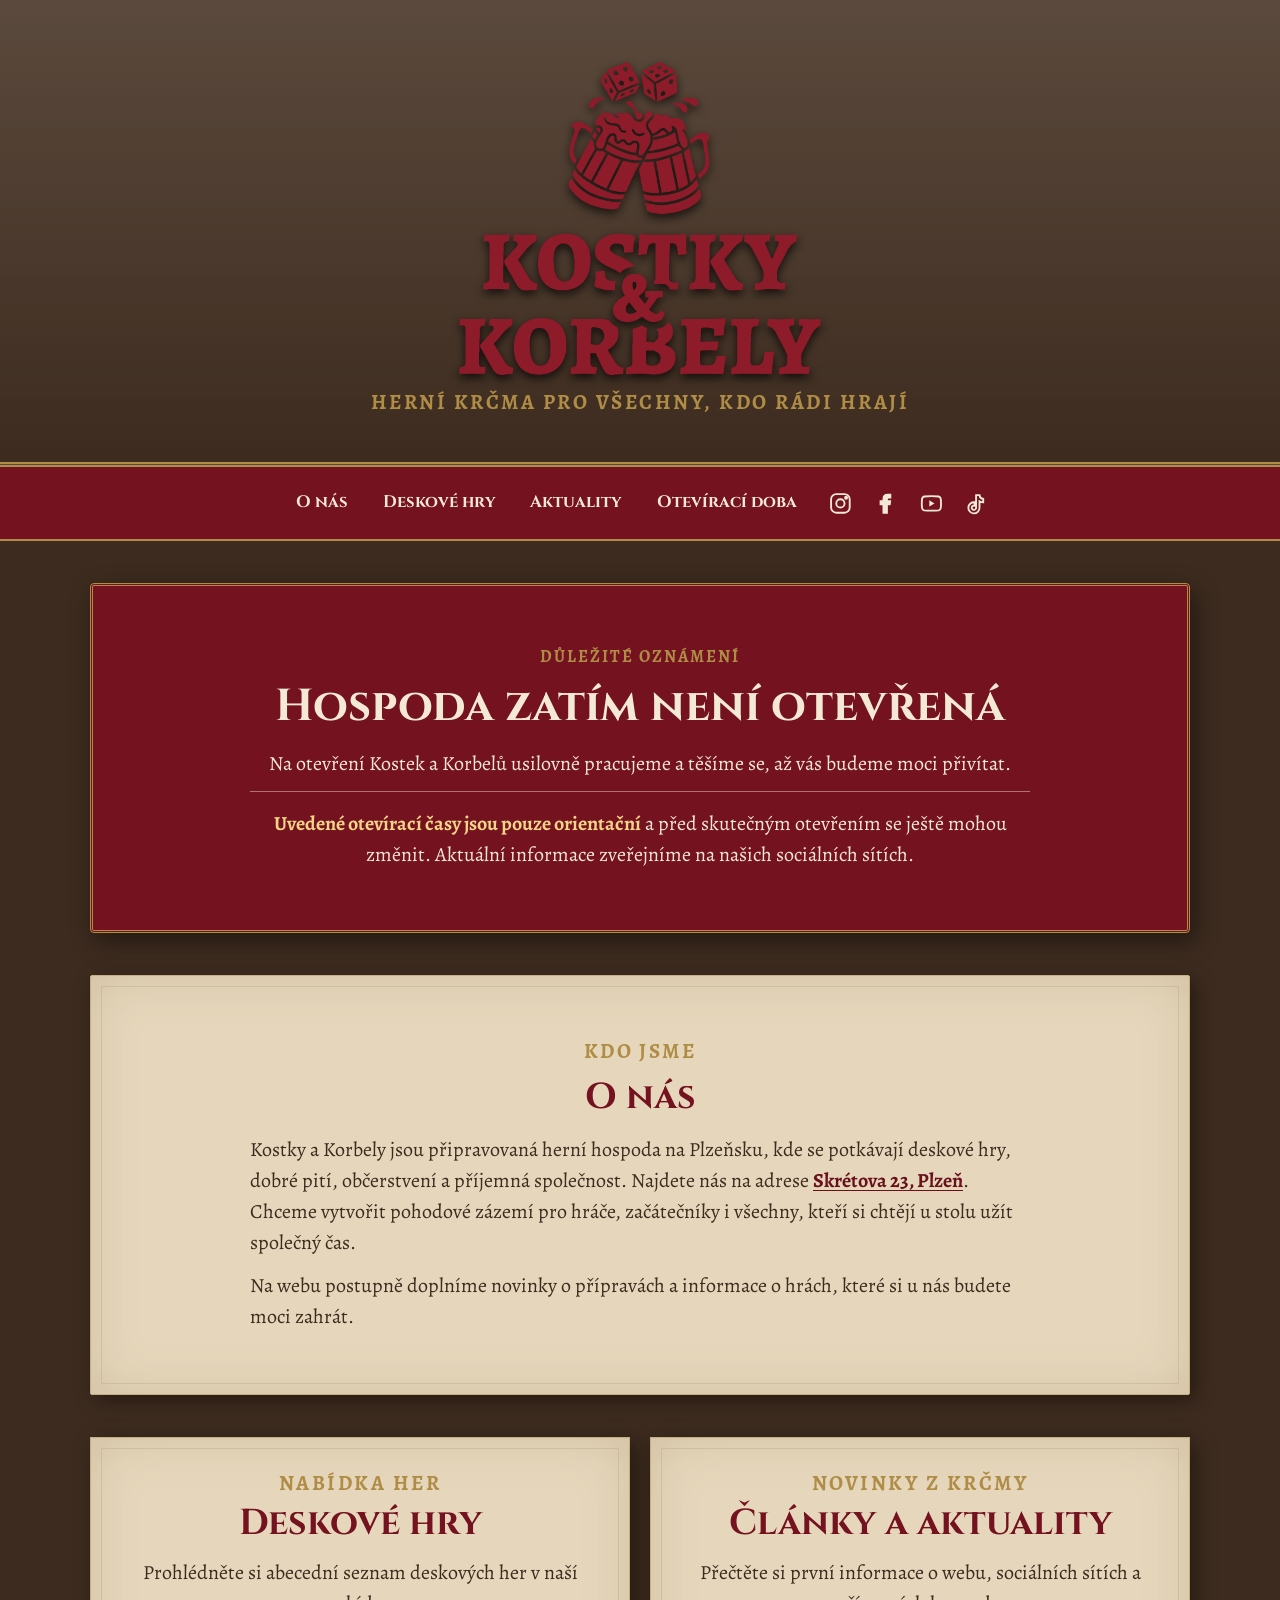
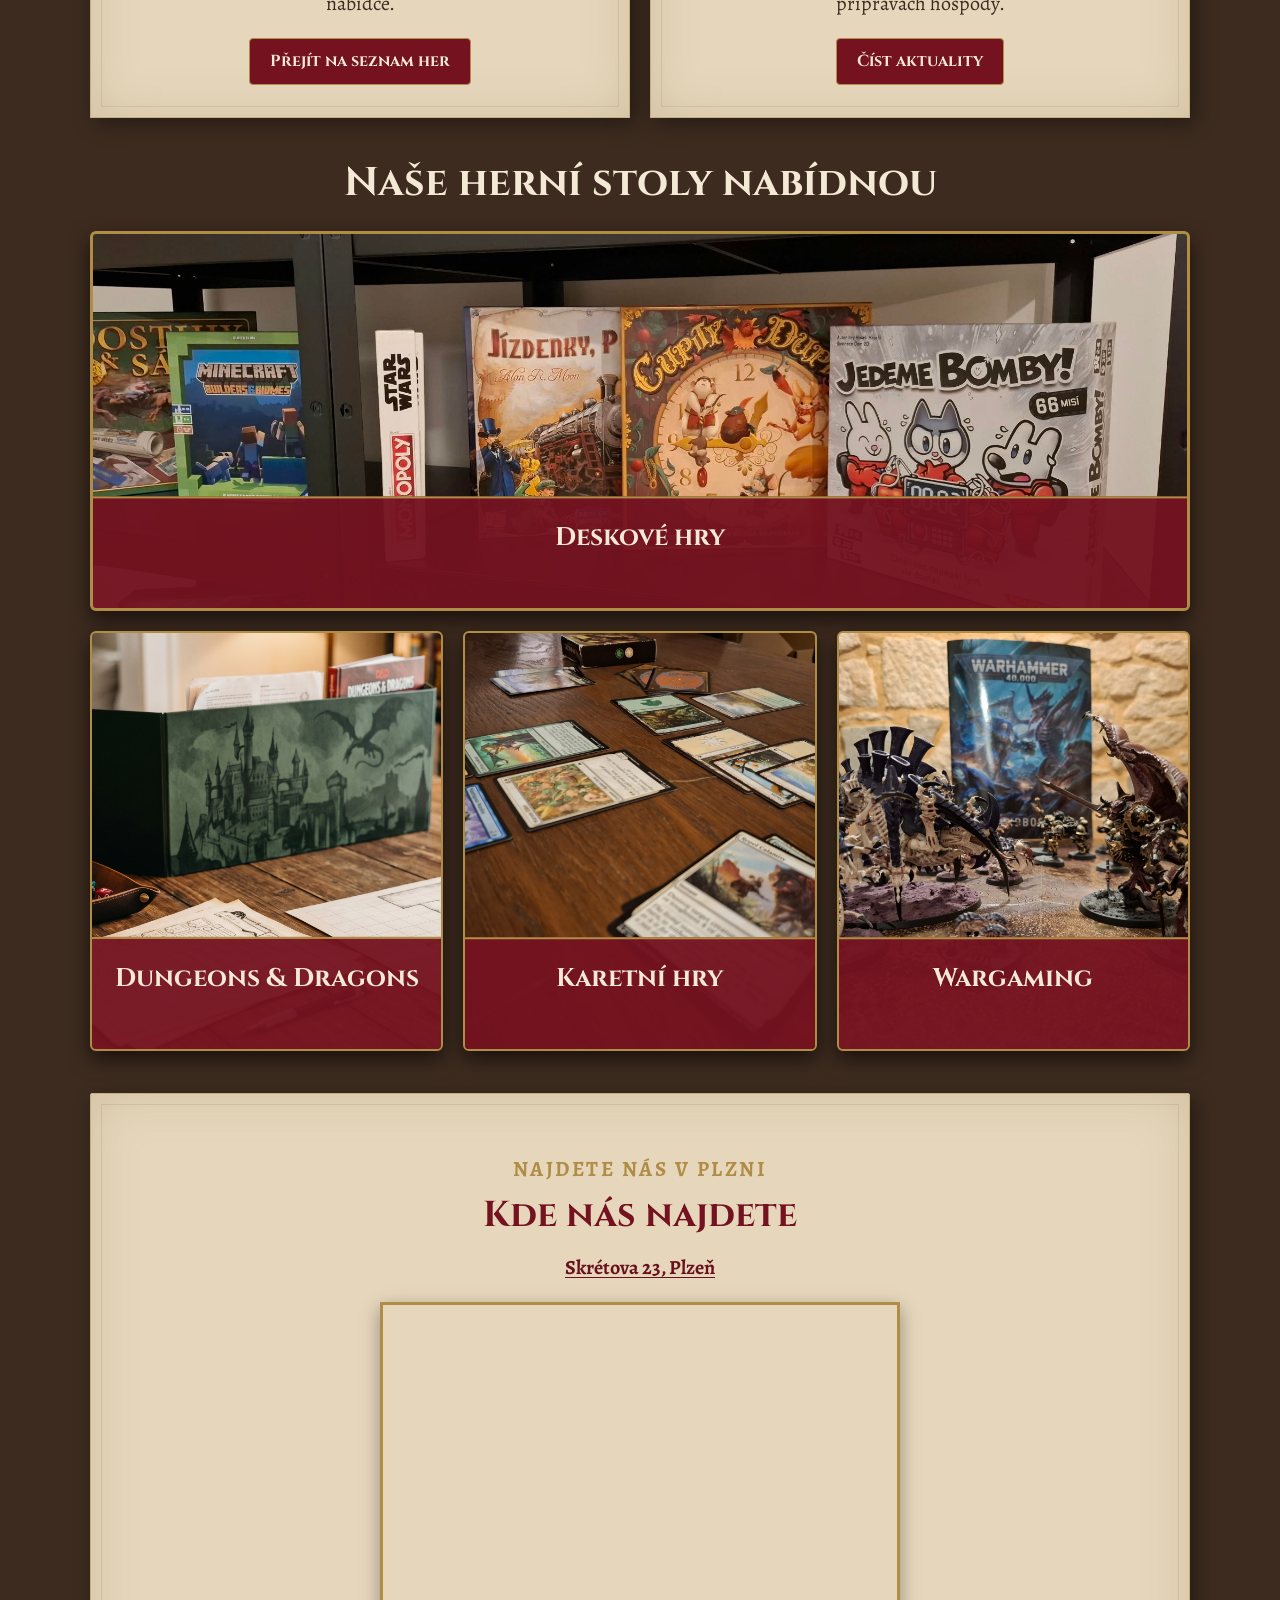
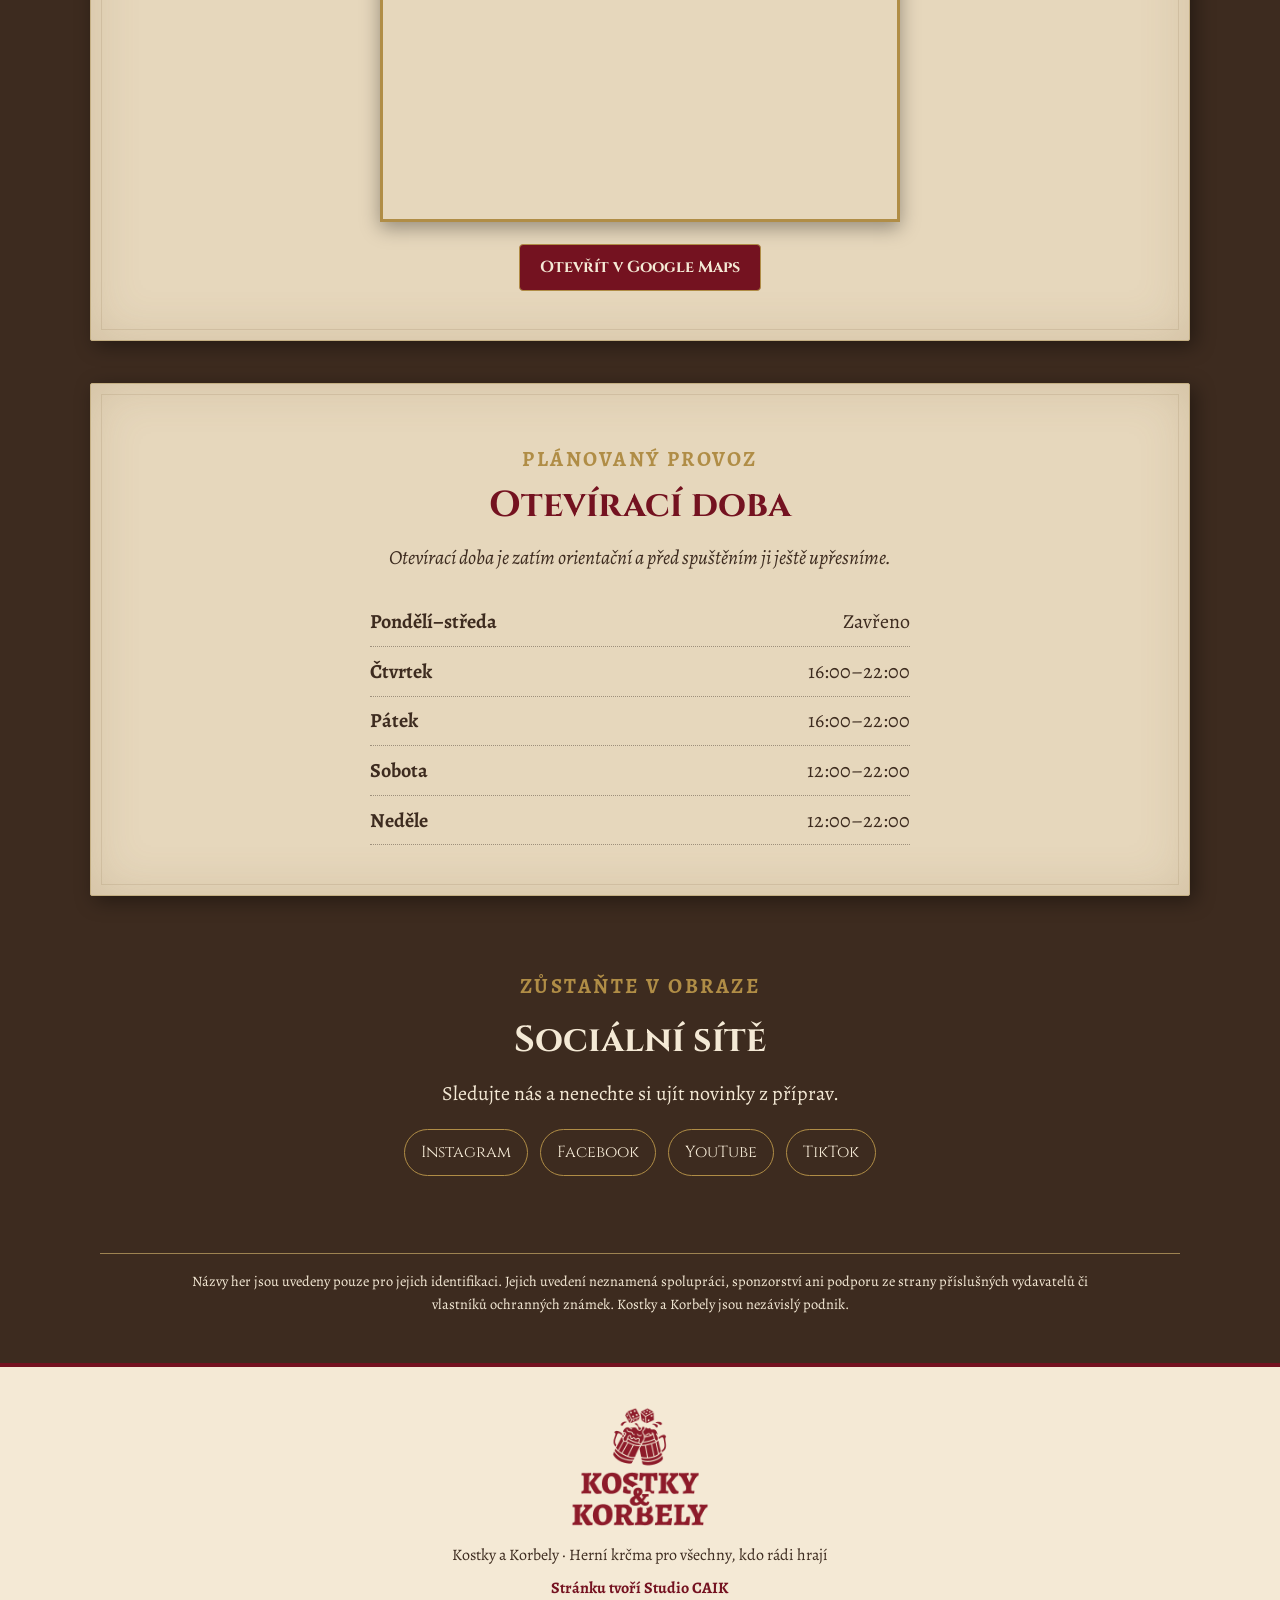
==== index.html @ 499de77d "feat(site): add searchable game catalogue" ====
<!DOCTYPE html>
<html lang="cs">
<head>
    <meta charset="UTF-8">
    <meta name="viewport" content="width=device-width, initial-scale=1.0">
    <meta name="description" content="Kostky a Korbely – připravovaná herní krčma a místo pro deskové hry v Plzni.">
    <title>Kostky a Korbely | Herní krčma</title>

    <!-- Spojení s CSS -->
    <link rel="stylesheet" href="style.css">

    <!-- Předběžné navázání síťového spojení s Google Fonts -->
    <link rel="preconnect" href="https://fonts.googleapis.com">

    <!-- Spojení se serverem, kde jsou uložené soubory písem -->
    <link rel="preconnect" href="https://fonts.gstatic.com" crossorigin>

    <!-- Import konkrétních písem -->
    <link href="https://fonts.googleapis.com/css2?family=Alegreya:ital,wght@0,400..900;1,400..900&family=Alegreya+SC:wght@400;700&family=Cinzel:wght@400;700;900&display=swap" rel="stylesheet">
</head>


<body>

    <!--Hlavička webu -->
    <header class="site-header">
        <div class="logo-frame">
            <img src="assets/images/kak-logo-new.png" alt="Logo Kostky a Korbely" class="main-logo">
        </div>
        <p class="header-subtitle">Herní krčma pro všechny, kdo rádi hrají</p>
    </header>

    <!-- Navigace webu -->
    <nav class="site-nav" aria-label="Hlavní navigace">

        <!-- Odkazy na jednotlivé sekce stránky a podstránky -->
        <div class="nav-links">
            <a href="#o-nas">O nás</a>
            <a href="deskovky.html">Deskové hry</a>
            <a href="aktuality.html">Aktuality</a>
            <a href="#oteviraci-doba">Otevírací doba</a>
        </div>

        <!-- Odkazy na sociální sítě -->
        <div class="nav-socials" aria-label="Sociální sítě">
            <a href="https://www.instagram.com/kostkyakorbely/" target="_blank" rel="noopener noreferrer" aria-label="Instagram" title="Instagram"><svg viewBox="0 0 24 24" aria-hidden="true"><rect x="3" y="3" width="18" height="18" rx="5"></rect><circle cx="12" cy="12" r="4"></circle><circle cx="17.5" cy="6.5" r="1"></circle></svg></a>
            <a href="https://www.facebook.com/people/Kostky-a-korbely/61594468944132/" target="_blank" rel="noopener noreferrer" aria-label="Facebook" title="Facebook"><svg class="brand-icon" viewBox="0 0 24 24" aria-hidden="true"><path d="M13.5 21v-8h2.7l.4-3.1h-3.1V7.9c0-.9.3-1.5 1.6-1.5h1.7V3.6c-.3 0-1.3-.1-2.5-.1-2.5 0-4.2 1.5-4.2 4.3v2.1H7.3V13h2.8v8h3.4Z"></path></svg></a>
            <a href="https://www.youtube.com/@kostkyakorbely" target="_blank" rel="noopener noreferrer" aria-label="YouTube" title="YouTube"><svg viewBox="0 0 24 24" aria-hidden="true"><path d="M21 7.3a2.8 2.8 0 0 0-2-2C17.2 5 12 5 12 5s-5.2 0-7 .3a2.8 2.8 0 0 0-2 2A29 29 0 0 0 2.7 12 29 29 0 0 0 3 16.7a2.8 2.8 0 0 0 2 2c1.8.3 7 .3 7 .3s5.2 0 7-.3a2.8 2.8 0 0 0 2-2 29 29 0 0 0 .3-4.7A29 29 0 0 0 21 7.3Z"></path><path class="play" d="m10 9 5 3-5 3Z"></path></svg></a>
            <a href="https://www.tiktok.com/@kostkykorbely" target="_blank" rel="noopener noreferrer" aria-label="TikTok" title="TikTok"><svg viewBox="0 0 24 24" aria-hidden="true"><path d="M15 4c.2 2.2 1.4 3.5 3.6 3.7V11a8 8 0 0 1-3.6-1v6.2a5.4 5.4 0 1 1-4.7-5.3v3.3a2.1 2.1 0 1 0 1.4 2V4H15Z"></path></svg></a>
        </div>
    </nav>



    <!-- Hlavní obsah stránky -->
    <main class="main-content">
        <article class="opening-notice" aria-labelledby="opening-notice-title">
            <p class="notice-badge">Důležité oznámení</p>
            <h1 id="opening-notice-title">Hospoda zatím není otevřená</h1>
            <p>Na otevření Kostek a Korbelů usilovně pracujeme a těšíme se, až vás budeme moci přivítat.</p>
            <p class="opening-notice-hours"><strong>Uvedené otevírací časy jsou pouze orientační</strong> 
                a před skutečným otevřením se ještě mohou změnit. Aktuální informace zveřejníme na našich sociálních sítích.</p>
        </article>

        <!-- Sekce o nás -->
        <section id="o-nas" class="paper-card">
            <p class="section-label">Kdo jsme</p>
            <h2>O nás</h2>
            <p>Kostky a Korbely jsou připravovaná herní hospoda na Plzeňsku, kde se potkávají deskové hry, dobré pití, občerstvení 
                a příjemná společnost. Najdete nás na adrese <a class="text-link" href="https://www.google.com/maps/search/?api=1&amp;query=Skr%C3%A9tova%2023%2C%20Plze%C5%88" target="_blank" rel="noopener noreferrer">Skrétova 23, Plzeň</a>.
                Chceme vytvořit pohodové zázemí pro hráče, začátečníky i všechny, kteří si chtějí u stolu užít společný čas.</p>
            <p>Na webu postupně doplníme novinky o přípravách a informace o hrách, které si u nás budete moci zahrát.</p>
        </section>

        <!-- Odkazy na postránky -->
        <section class="quick-links" aria-label="Další informace">
            
            <!-- Odkazy na nabídku deskových her -->
            <article class="quick-link-card">
                <p class="section-label">Nabídka her</p>
                <h2>Deskové hry</h2>
                <p>Prohlédněte si abecední seznam deskových her v naší nabídce.</p>
                <a class="button" href="deskovky.html">Přejít na seznam her</a>
            </article>

            <!-- Odkazy na podstránku aktuality -->
            <article class="quick-link-card">
                <p class="section-label">Novinky z krčmy</p>
                <h2>Články a aktuality</h2>
                <p>Přečtěte si první informace o webu, sociálních sítích a přípravách hospody.</p>
                <a class="button" href="aktuality.html">Číst aktuality</a>
            </article>
        </section>

        <!-- Sekce o hrách -->
        <section id="hry" class="games-area">
            <h2 class="section-heading">Naše herní stoly nabídnou</h2>
            <div class="grid-container">

                <!-- Deskové hry -->
                <article class="game-item featured-boardgames">
                    <div class="game-content">
                        <h3>Deskové hry</h3>
                        <p>Od rodinných klasik po moderní strategické pecky. 
                            Přijďte si zahrát v pohodové atmosféře, objevovat nové tituly a užít si večer plný taktiky, 
                            spolupráce i přátelského soupeření.</p>
                    </div>
                </article>

                <!-- Dungeons & Dragons -->
                <article class="game-item game-item-dnd">
                    <div class="game-content">
                        <h3>Dungeons &amp; Dragons</h3>
                        <p>Prozkoumejte zapomenuté jeskyně, čelte mýtickým drakům a napište svůj vlastní příběh. 
                            Naše stoly jsou připravené pro vaše družiny i zkušené Pány jeskyně.</p>
                    </div>
                </article>

                <!-- Karetní hry -->
                <article class="game-item game-item-cards">
                    <div class="game-content">
                        <h3>Karetní hry</h3>
                        <p>Vyzvěte ostatní sférochodce na souboj. 
                            Prostor pro Commander, Draft, volné hraní i výměnu karet.</p>
                    </div>
                </article>

                <!-- Wargaming -->
                <article class="game-item game-item-wargaming">
                    <div class="game-content">
                        <h3>Wargaming</h3>
                        <p>Připravte své nabarvené armády, rozviňte herní podložky 
                            a ukažte svou taktickou převahu v epických bitvách.</p>
                    </div>
                </article>
            </div>
        </section>

        <!-- Sekce s interaktivní mapou -->
        <section class="paper-card map-card" id="lokace">
            <p class="section-label">Najdete nás v Plzni</p>
            <h2>Kde nás najdete</h2>
            <p class="map-address"><a class="text-link" href="https://www.google.com/maps/search/?api=1&amp;query=Skr%C3%A9tova%2023%2C%20Plze%C5%88" target="_blank" rel="noopener noreferrer">Skrétova 23, Plzeň</a></p>
            
            <!-- Rámec s mapou -->
            <div class="map-frame">
                <iframe src="https://maps.google.com/maps?q=Skr%C3%A9tova%2023%2C%20Plze%C5%88&amp;z=16&amp;output=embed" title="Mapa umístění Kostek a Korbelů, Skrétova 23, Plzeň" loading="lazy" referrerpolicy="no-referrer-when-downgrade" allowfullscreen></iframe>
            </div>
            <a class="button map-button" href="https://www.google.com/maps/search/?api=1&amp;query=Skr%C3%A9tova%2023%2C%20Plze%C5%88" target="_blank" rel="noopener noreferrer">Otevřít v Google Maps</a>
        </section>

        <!-- Sekce s otevírací dobou -->
        <section id="oteviraci-doba" class="paper-card hours-card">
            <p class="section-label">Plánovaný provoz</p>
            <h2>Otevírací doba</h2>
            <p class="notice">Otevírací doba je zatím orientační a před spuštěním ji ještě upřesníme.</p>
            <dl class="hours-list">
                <div><dt>Pondělí–středa</dt><dd>Zavřeno</dd></div>
                <div><dt>Čtvrtek</dt><dd>16:00–22:00</dd></div>
                <div><dt>Pátek</dt><dd>16:00–22:00</dd></div>
                <div><dt>Sobota</dt><dd>12:00–22:00</dd></div>
                <div><dt>Neděle</dt><dd>12:00–22:00</dd></div>
            </dl>
        </section>

        <!-- Sekce s odkazy na sociální sítě -->
        <section class="social-section" id="site">
            <p class="section-label">Zůstaňte v obraze</p>
            <h2>Sociální sítě</h2>
            <p>Sledujte nás a nenechte si ujít novinky z příprav.</p>
            <div class="social-links" aria-label="Sociální sítě">
                <a href="https://www.instagram.com/kostkyakorbely/" target="_blank" rel="noopener noreferrer">Instagram</a>
                <a href="https://www.facebook.com/people/Kostky-a-korbely/61594468944132/" target="_blank" rel="noopener noreferrer">Facebook</a>
                <a href="https://www.youtube.com/@kostkyakorbely" target="_blank" rel="noopener noreferrer">YouTube</a>
                <a href="https://www.tiktok.com/@kostkykorbely" target="_blank" rel="noopener noreferrer">TikTok</a>
            </div>
        </section>
    </main>

    <!-- Upozornění k názvům her a ochranným známkám. -->
    <aside class="trademark-disclaimer" aria-label="Upozornění k ochranným známkám">
        <p>Názvy her jsou uvedeny pouze pro jejich identifikaci. Jejich uvedení neznamená spolupráci, sponzorství ani podporu ze strany příslušných vydavatelů či vlastníků ochranných známek. Kostky a Korbely jsou nezávislý podnik.</p>
    </aside>

    <!-- Paticka stránky -->
    <footer class="site-footer">
        <img src="assets/images/kak-logo-new.png" alt="Kostky a Korbely" class="footer-logo">
        <p>Kostky a Korbely · Herní krčma pro všechny, kdo rádi hrají</p>
        <p class="creator-credit">Stránku tvoří Studio CAIK</p>
    </footer>
</body>
</html>
---- style.css ----
/* Globální proměnné vzhledu webu; v dalších pravidlech se používají přes var(...). */
:root {
    --wood: #3d2b1f;        
    --paper: #e6d7bc;       
    --paper-light: #f4e9d5; 
    --crimson: #741220;     
    --gold: #b08d46;        
    --ink: #3d2b1f;         

    /* Písma; další názvy jsou záložní, pokud se první písmo nenačte. */
    --heading: 'Cinzel', Georgia, serif; 
    --text: 'Alegreya', Georgia, serif;  
}

/* Sjednocení výpočtu rozměrů prvků a plynulé posouvání na cílové sekce. */
* { box-sizing: border-box; }
html { scroll-behavior: smooth; }

/* Výchozí vzhled celé stránky: barva textu, dřevěná textura a základní písmo. */
body {
    margin: 0;
    color: var(--ink);
    background-color: var(--wood);
    background-image:
        linear-gradient(rgba(61, 43, 31, .8), rgba(61, 43, 31, .8)),
        url('https://www.transparenttextures.com/patterns/wood-pattern.png');
    font: 1.25rem/1.55 var(--text);
}

/* Horní hlavička s logem a dřevěným pozadím. */
.site-header {
    padding: 3rem 1.25rem 2.4rem;
    color: var(--paper-light);
    text-align: center;
    background-color: var(--wood);
    background-image:
        linear-gradient(rgba(244, 233, 213, .16), rgba(61, 43, 31, .34)),
        url('https://www.transparenttextures.com/patterns/wood-pattern.png');
    background-size: auto, auto;
    background-position: center;
    border-bottom: 5px double var(--gold);
    box-shadow: 0 10px 30px rgba(0,0,0,.5);
}

/* Zarovnání loga a omezení jeho šířky podle dostupného místa. */
.logo-frame { display: block; width: min(400px, 80vw); margin: 0 auto; padding: 10px; }
.logo-link { text-decoration: none; }
.main-logo, .footer-logo { display: block; width: 100%; height: auto; }
.main-logo { filter: drop-shadow(0 4px 5px rgba(0,0,0,.72)); }

/* Sdílený vzhled podtitulu hlavičky a drobných štítků sekcí. */
.header-subtitle, .section-label {
    margin: 0 0 .5rem;
    color: var(--gold);
    font: 700 1.3rem/1.3 'Alegreya SC', var(--text);
    letter-spacing: .12em;
    text-transform: uppercase;
}

/* Hierarchie nadpisů; velikosti se plynule přizpůsobují šířce obrazovky. */
h1, h2 { font-family: var(--heading); line-height: 1.15; }
h1 { margin: 0 0 1rem; color: var(--crimson); font-size: clamp(1.9rem, 4vw, 2.8rem); }
h2 { margin: 0 0 1rem; color: var(--crimson); font-size: clamp(1.6rem, 3.5vw, 2.25rem); }

/* Tlačítka a textové odkazy včetně stavů při najetí myší a klávesnicí. */
.button {
    display: inline-block;
    padding: .8rem 1.25rem;
    color: var(--paper-light);
    background: var(--crimson);
    border: 1px solid var(--gold);
    border-radius: 4px;
    font: 700 1rem/1.2 var(--heading);
    text-align: center;
    text-decoration: none;
    transition: transform .2s ease, background .2s ease;
}
.button:hover, .button:focus-visible { transform: translateY(-2px); background: #95182b; }
.text-link { color: #68111d; font-weight: 700; text-decoration-thickness: 1px; text-underline-offset: .15em; }
.text-link:hover, .text-link:focus-visible { color: #95182b; }

/* Hlavní navigační lišta; na větších obrazovkách zůstává při posouvání nahoře. */
.site-nav {
    position: sticky;
    top: 0;
    z-index: 10;
    display: flex;
    align-items: center;
    justify-content: center;
    gap: .5rem;
    min-height: 74px;
    padding: .45rem max(1rem, calc((100% - 1200px) / 2));
    background: var(--crimson);
    border-bottom: 2px solid var(--gold);
}

/* Odkazy navigace a jejich skupina ikon sociálních sítí. */
.nav-links { display: flex; justify-content: center; flex-wrap: wrap; gap: .1rem .35rem; }
.site-nav a { display: block; padding: .85rem .9rem; color: var(--paper-light); font-family: var(--heading); font-size: 1.04rem; font-weight: 700; text-decoration: none; }
.site-nav a:hover, .site-nav a:focus-visible, .site-nav a[aria-current="page"] { color: var(--gold); }
.nav-socials { display: flex; align-items: center; justify-content: center; gap: .2rem; }
.nav-socials a { padding: .55rem; line-height: 0; }
.nav-socials svg { width: 1.55rem; height: 1.55rem; fill: none; stroke: currentColor; stroke-width: 1.8; }
.nav-socials svg path:not(.play) { stroke: currentColor; }
.nav-socials svg .play { fill: currentColor; stroke: none; }
.nav-socials svg.brand-icon { fill: currentColor; stroke: none; }

/* Centrování hlavního obsahu a společný pergamenový vzhled informačních karet. */
.main-content { width: min(1100px, calc(100% - 2rem)); margin: 42px auto; }
.paper-card, .future-note, .quick-link-card { position: relative; background: var(--paper); background-image: url('https://www.transparenttextures.com/patterns/p6.png'); border: 1px solid #c4af83; box-shadow: 5px 5px 20px rgba(0,0,0,.4), inset 0 0 50px rgba(130,100,60,.2); }
.paper-card { margin-bottom: 42px; padding: clamp(1.5rem, 5vw, 3.1rem); border-radius: 2px; }
.paper-card::before, .future-note::before, .quick-link-card::before { content: ''; position: absolute; inset: 10px; border: 1px solid rgba(130,100,60,.15); pointer-events: none; }
.paper-card p { max-width: 780px; margin: .75rem auto; }
.paper-card h2 { text-align: center; }
.paper-card .section-label { text-align: center; }
.paper-card a, .quick-link-card a { position: relative; }

/* Výrazné oznámení o stavu otevření hospody. */
.opening-notice {
    margin-bottom: 42px;
    padding: clamp(1.5rem, 4vw, 3rem);
    color: var(--paper-light);
    text-align: center;
    background: var(--crimson);
    border: 3px double var(--gold);
    border-radius: 4px;
    box-shadow: 5px 8px 24px rgba(0,0,0,.45);
}
.opening-notice h1 { margin-bottom: 1rem; color: var(--paper-light); font-size: clamp(1.8rem, 5vw, 2.8rem); }
.opening-notice p { max-width: 780px; margin: .75rem auto; }
.opening-notice .notice-badge {
    margin-bottom: .8rem;
    color: var(--gold);
    font: 700 1.05rem/1.3 'Alegreya SC', var(--text);
    letter-spacing: .12em;
    text-transform: uppercase;
}
.opening-notice-hours { padding-top: 1rem; border-top: 1px solid rgba(244,233,213,.45); }
.opening-notice-hours strong { color: #f4d486; }

/* Rychlé odkazy v kartách; na mobilu se skládají do jednoho sloupce. */
.quick-links { display: grid; grid-template-columns: repeat(2, minmax(0, 1fr)); gap: 1.25rem; margin-bottom: 42px; }
.quick-link-card { padding: 2rem; text-align: center; }
.quick-link-card .section-label { margin-bottom: .4rem; }
.quick-link-card h2 { margin-bottom: .75rem; }
.quick-link-card p:not(.section-label) { margin: 0 auto 1.2rem; }

/* Sekce her a její titulek nad ilustračními kartami. */
.games-area { margin-bottom: 42px; }
.section-heading {
    margin: 0 0 1.6rem;
    color: var(--paper-light);
    text-align: center;
    font-size: clamp(1.8rem, 4vw, 2.5rem);
}
/* Flexibilní rozložení herních karet, které se zalamuje podle šířky. */
.grid-container { display: flex; flex-wrap: wrap; gap: 20px; }
.game-item {
    position: relative;
    display: flex;
    flex: 1 1 280px;
    min-width: 0;
    min-height: 420px;
    align-items: flex-end;
    overflow: hidden;
    background-position: center;
    background-size: cover;
    border: 2px solid var(--gold);
    border-radius: 6px;
    box-shadow: 0 8px 20px rgba(0,0,0,.6);
    transition: transform .3s ease, box-shadow .3s ease;
}

/* Každá herní karta dostává vlastní obrázek jako pozadí. */
.game-item.featured-boardgames { flex-basis: 100%; min-height: 380px; border-width: 3px; background-image: url('assets/images/kak_dh.jpg'); }
.game-item-dnd { background-image: url('assets/images/D.png'); }
.game-item-cards { background-image: url('assets/images/mtg.jpg'); }
.game-item-wargaming { background-image: url('assets/images/wh.jpg'); }
.game-item:hover { transform: translateY(-6px); box-shadow: 0 15px 30px rgba(0,0,0,.8); }

/* Textový panel karty je na desktopu částečně zasunutý a odkrývá se při najetí nebo fokusu. */
.game-content {
    width: 100%;
    padding: 25px 20px;
    color: var(--paper-light);
    text-align: center;
    background: rgba(116,18,32,.95);
    border-top: 2px solid var(--gold);
    transform: translateY(calc(100% - 112px));
    transition: transform .4s ease-in-out;
}
.game-content h3 { margin: 0 0 10px; color: var(--paper-light); font: 700 1.6rem/1.2 var(--heading); }
.game-content p { margin: 0; font-size: 1.2rem; line-height: 1.45; opacity: 0; transition: opacity .4s ease-in-out; }
.game-item:hover .game-content, .game-item:focus-within .game-content { transform: translateY(0); }
.game-item:hover .game-content p, .game-item:focus-within .game-content p { opacity: 1; }

/* Mapa, adresa a rámeček pro vloženou mapu. */
.map-card { text-align: center; }
.map-address { margin-bottom: 1.2rem !important; }
.map-frame {
    width: min(100%, 520px);
    aspect-ratio: 1 / 1;
    margin: 0 auto 1.25rem;
    overflow: hidden;
    border: 3px solid var(--gold);
    box-shadow: 0 6px 18px rgba(0,0,0,.35);
}
.map-frame iframe { display: block; width: 100%; height: 100%; border: 0; }
.map-button { margin-top: .1rem; }

/* Zarovnání a řádkové rozložení otevírací doby. */
.hours-card { text-align: center; }
.notice { font-style: italic; }
.hours-list { max-width: 540px; margin: 1.5rem auto 0; }
.hours-list div { display: flex; justify-content: space-between; gap: 1rem; padding: .55rem 0; border-bottom: 1px dotted rgba(52,38,28,.4); }
.hours-list dt { font-weight: 700; }
.hours-list dd { margin: 0; }

/* Závěrečná sekce sociálních sítí a štítky odkazů. */
.social-section { padding: 2.2rem 1rem; margin-bottom: 32px; color: var(--paper-light); text-align: center; }
.social-section h2 { color: var(--paper-light); }
.social-section p { max-width: 650px; margin: 0 auto 1.25rem; }
.social-links { display: flex; justify-content: center; flex-wrap: wrap; gap: .75rem; }
.social-links a { display: inline-block; padding: .65rem 1rem; color: var(--paper-light); border: 1px solid var(--gold); border-radius: 999px; font-family: var(--heading); font-size: 1rem; text-decoration: none; }
.social-links a:hover, .social-links a:focus-visible { color: var(--gold); }

/* Pomocné styly pro obsah podstránek, články a odkaz zpět. */
.subpage-content { min-height: 40vh; }
.placeholder-card { text-align: center; padding-top: clamp(3rem, 8vw, 5rem); padding-bottom: clamp(3rem, 8vw, 5rem); }
.placeholder-card h1 { margin-bottom: 1.2rem; }
.placeholder-card p:not(.section-label) { margin: 0 auto 1.5rem; }
.article-card { max-width: 900px; margin-right: auto; margin-left: auto; }
.article-card h1 { text-align: center; margin-bottom: 2rem; }
.article-card h2 { margin: 2rem 0 .6rem; text-align: left; font-size: clamp(1.35rem, 3vw, 1.8rem); }
.article-card h2:first-of-type { margin-top: 1rem; }
.article-social-links { margin: 1rem 0 1.5rem; }
.article-social-links a { color: var(--crimson); border-color: var(--crimson); }
.article-social-links a:hover, .article-social-links a:focus-visible { color: #95182b; }
.back-link { margin: 3rem 0; text-align: center; }

/* Archiv aktualit s oddělenými pergamenovými kartami a úvodním nadpisem. */
.news-page-heading { margin: 0 0 2rem; text-align: center; }
.news-page-heading h1 { margin-bottom: 0; color: var(--paper-light); }
.news-list { display: grid; gap: 2rem; }
.news-article { margin-bottom: 0; }
.news-title { text-align: center; }
.news-article h3 { margin: 1.8rem 0 .5rem; color: var(--crimson); font: 700 1.3rem/1.25 var(--heading); }
.news-article h3:first-of-type { margin-top: 1rem; }
.article-body p { margin: .9rem 0; }

/* Podpis autora uzavírá každý článek pod fotogalerií. */
.article-author { margin: 1.5rem 0 0; color: var(--crimson); font: 700 1.05rem/1.3 var(--heading); text-align: right; }

/* Fotogalerie článku: stejné portrétní proporce, zlaté rámečky a pružné sloupce. */
.article-gallery { display: grid; grid-template-columns: repeat(3, minmax(0, 1fr)); gap: .85rem; margin: 1.5rem 0 1.8rem; }
.article-gallery img { display: block; width: 100%; aspect-ratio: 3 / 4; object-fit: cover; border: 2px solid var(--gold); box-shadow: 0 5px 16px rgba(0,0,0,.35); }

/* Patička stránky v kontrastním pergamenovém panelu. */
.site-footer { padding: 2.5rem 1rem; color: var(--ink); text-align: center; background: var(--paper-light); border-top: 4px solid var(--crimson); }
.footer-logo { width: min(190px, 55vw); max-height: 120px; margin: 0 auto 1rem; object-fit: contain; }
.site-footer p { margin: 0; font-size: 1rem; }
.site-footer .creator-credit { margin-top: .5rem; color: var(--crimson); font-weight: 700; }

/* Úpravy rozložení pro úzké obrazovky a dotykové ovládání. */
@media (max-width: 760px) {
    body { font-size: 1.15rem; }
    .site-header { padding: 2rem 1rem 1.5rem; }
    .site-nav { position: relative; flex-direction: column; gap: .1rem; padding: .35rem .75rem; }
    .nav-links { width: 100%; flex-direction: column; align-items: stretch; gap: 0; }
    .site-nav a { padding: .55rem .75rem; text-align: center; white-space: normal; }
    .nav-socials { padding-bottom: .25rem; }
    .quick-links { grid-template-columns: 1fr; }
    .paper-card { margin-bottom: 30px; }
    .game-item, .game-item.featured-boardgames { min-height: 360px; }
    .game-content { transform: translateY(0); }
    .game-content p { opacity: 1; font-size: 1.08rem; }
    .hours-list div { font-size: 1rem; }
}

/* Respektuje systémové nastavení omezení pohybu a animací. */
@media (prefers-reduced-motion: reduce) {
    html { scroll-behavior: auto; }
    *, *::before, *::after { transition-duration: .01ms !important; }
}

/* Viditelný fokus pro ovládání klávesnicí; dlouhé popisky se mohou zalomit. */
:focus-visible { outline: 3px solid var(--gold); outline-offset: 3px; }
.hours-list dt, .hours-list dd { overflow-wrap: anywhere; }
/* Při přechodu na kotvu nechá prostor nad cílovou sekcí. */
[id] { scroll-margin-top: 5rem; }

/* Na telefonu se galerie zúží na dva sloupce a třetí snímek zůstane vycentrovaný. */
@media (max-width: 760px) {
    .article-gallery { grid-template-columns: repeat(2, minmax(0, 1fr)); gap: .65rem; }
    .article-gallery img:last-child:nth-child(3) { grid-column: 1 / -1; width: calc(50% - .325rem); justify-self: center; }
}

/* Úvod katalogu, vyhledávání a souhrnný počet her. */
.catalog-page { max-width: 1200px; }
.catalog-intro { text-align: center; }
.catalog-intro h1 { margin-bottom: .8rem; }
.catalog-intro > p:not(.section-label) { max-width: 760px; margin: .75rem auto 1.25rem; }
.catalog-search-label { display: block; margin: 1.2rem 0 .45rem; color: var(--crimson); font: 700 1rem/1.3 var(--heading); }
.catalog-search { width: min(100%, 560px); padding: .8rem 1rem; color: var(--ink); background: var(--paper-light); border: 2px solid var(--gold); border-radius: 4px; font: 1rem/1.4 var(--text); }
.catalog-search:focus-visible { outline: 3px solid var(--crimson); outline-offset: 2px; }
.catalog-count { margin: .7rem auto 0 !important; color: var(--crimson); font-size: 1rem; font-weight: 700; }

/* Abecední katalog v kartách s pergamenovým podkladem a zlatým detailem. */
.game-catalog { display: grid; grid-template-columns: repeat(3, minmax(0, 1fr)); gap: 1rem; margin: 0; padding: 0; list-style: none; }
.game-card { display: grid; grid-template-columns: 2rem minmax(0, 1fr); align-content: start; align-items: center; gap: .65rem; min-height: 76px; padding: 1rem; color: var(--ink); background: var(--paper); border: 1px solid #c4af83; border-left: 4px solid var(--gold); box-shadow: 3px 4px 12px rgba(0,0,0,.25); }
.game-card[hidden] { display: none; }
.game-index { display: grid; width: 1.85rem; height: 1.85rem; place-items: center; color: var(--paper-light); background: var(--crimson); border-radius: 50%; font: 700 .72rem/1 var(--heading); }
.game-title { font: 700 1rem/1.35 var(--heading); overflow-wrap: anywhere; }
.expansion-note { grid-column: 2; padding-top: .55rem; color: #5c4936; border-top: 1px dotted rgba(52,38,28,.4); font-size: .9rem; line-height: 1.4; }
.catalog-empty { padding: 1rem; color: var(--paper-light); text-align: center; }

/* Katalog přechází na méně sloupců, aby zůstaly názvy dobře čitelné. */
@media (max-width: 900px) {
    .game-catalog { grid-template-columns: repeat(2, minmax(0, 1fr)); }
}
@media (max-width: 600px) {
    .game-catalog { grid-template-columns: 1fr; gap: .7rem; }
    .game-card { min-height: 0; }
    .catalog-search { font-size: 1rem; }
}

/* Stručné upozornění pod stránkami s fotografiemi her a cizími značkami. */
.trademark-disclaimer { width: min(1080px, calc(100% - 32px)); margin: 0 auto 2rem; padding: 1rem 1.25rem; color: var(--paper-light); border-top: 1px solid rgba(239,204,122,.55); font-size: .9rem; line-height: 1.55; text-align: center; }
.trademark-disclaimer p { max-width: 920px; margin: 0 auto; }
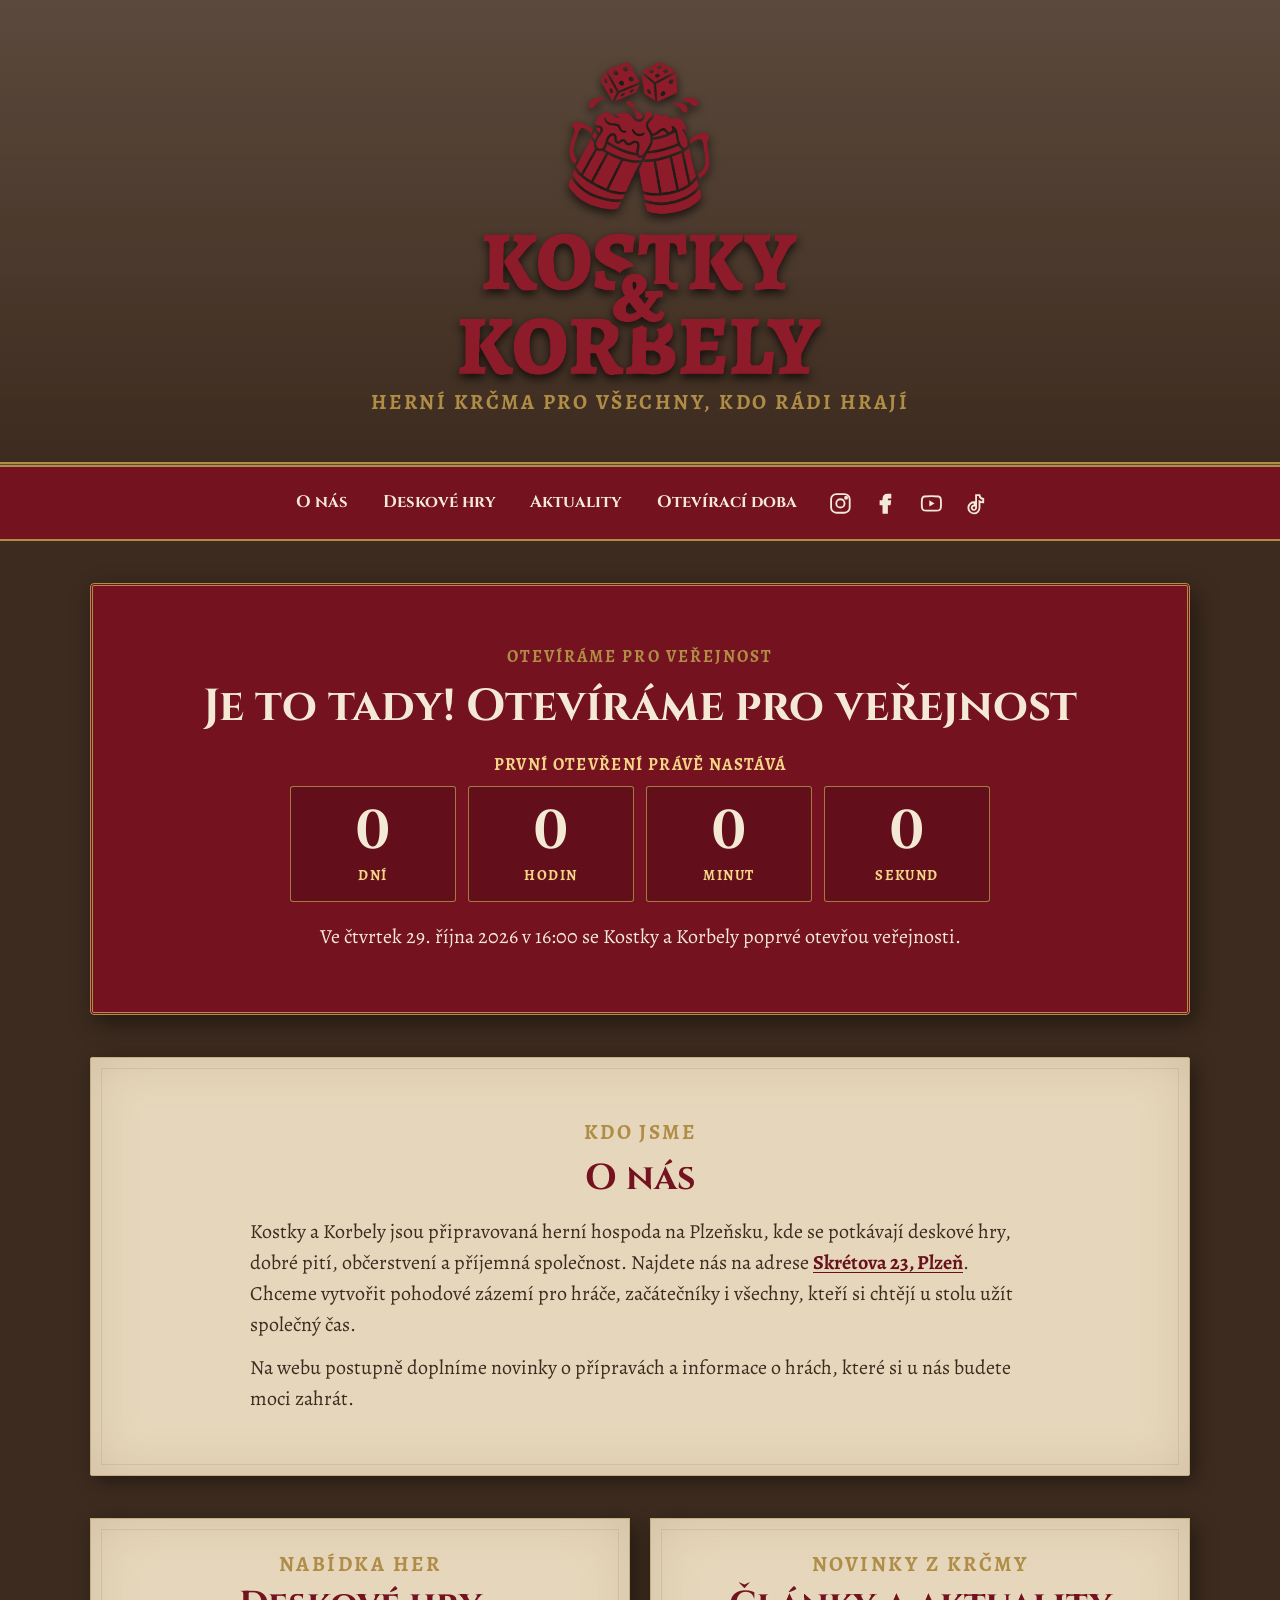
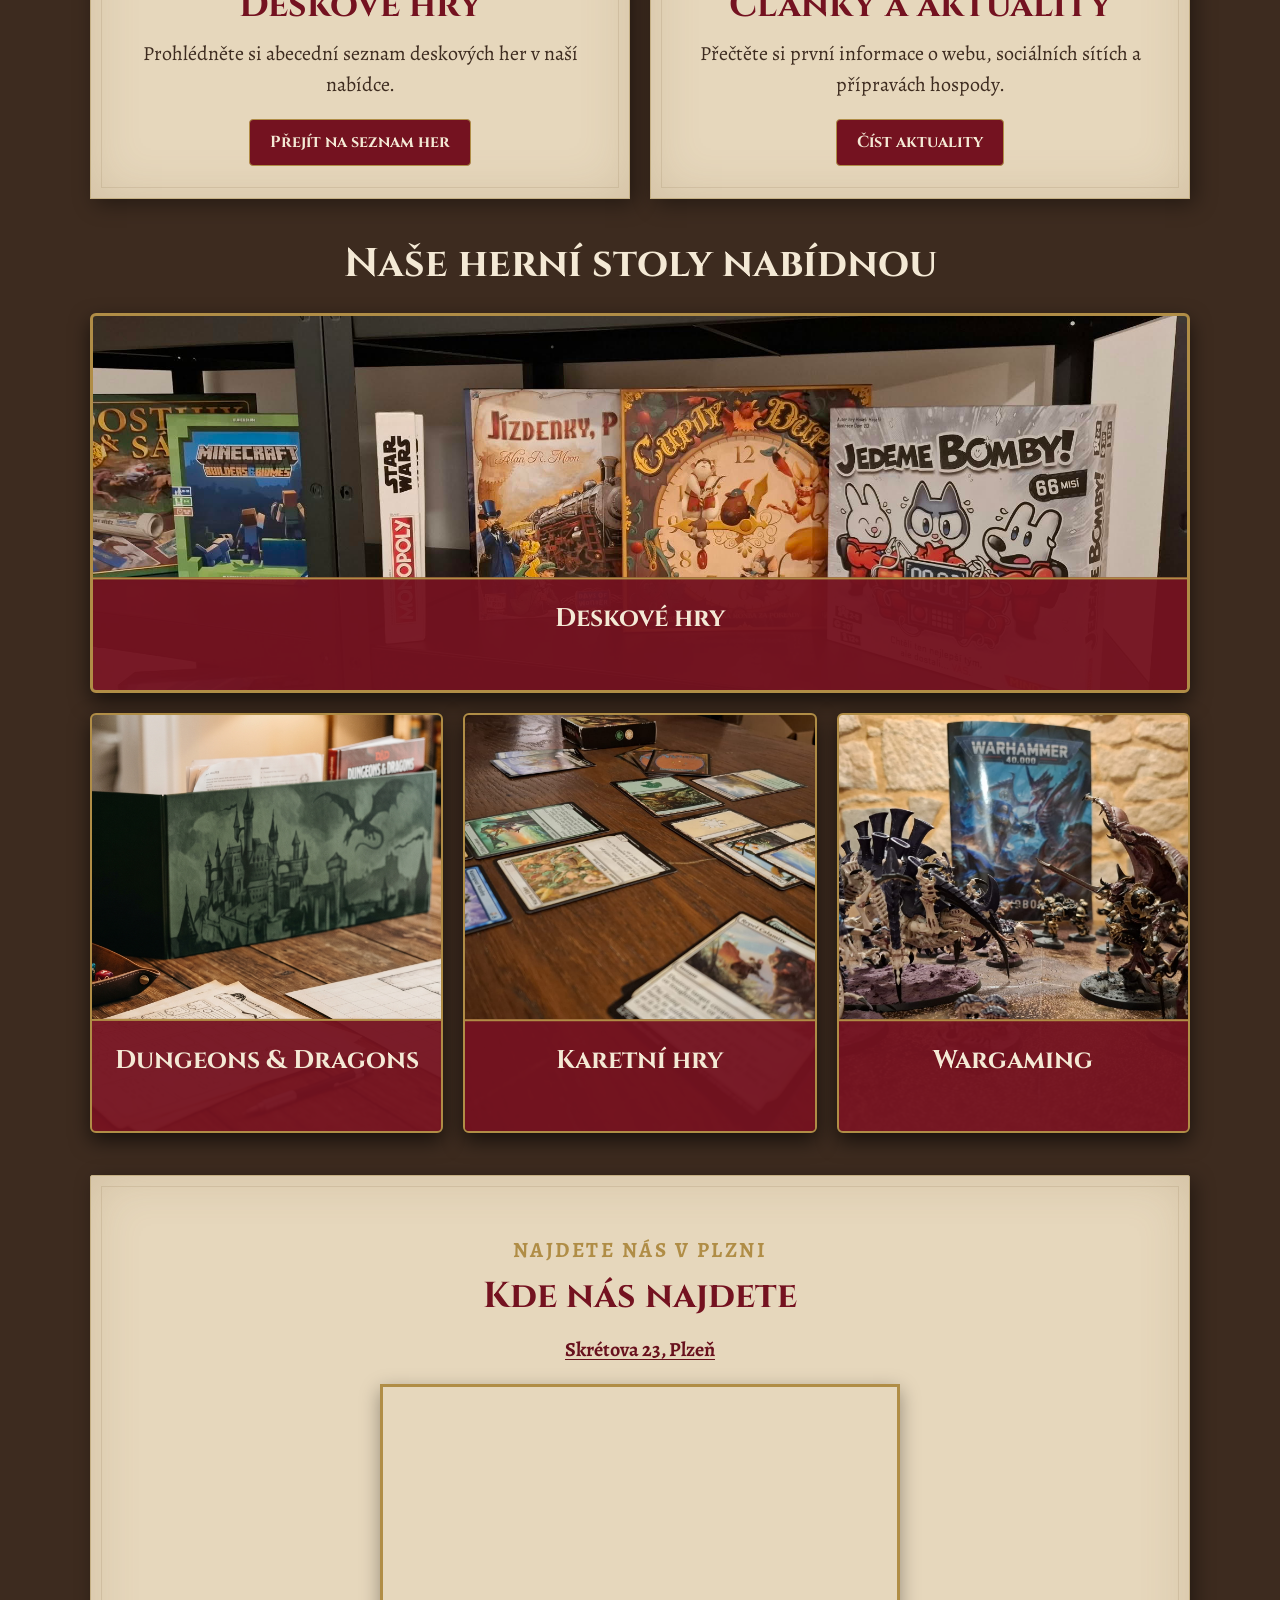
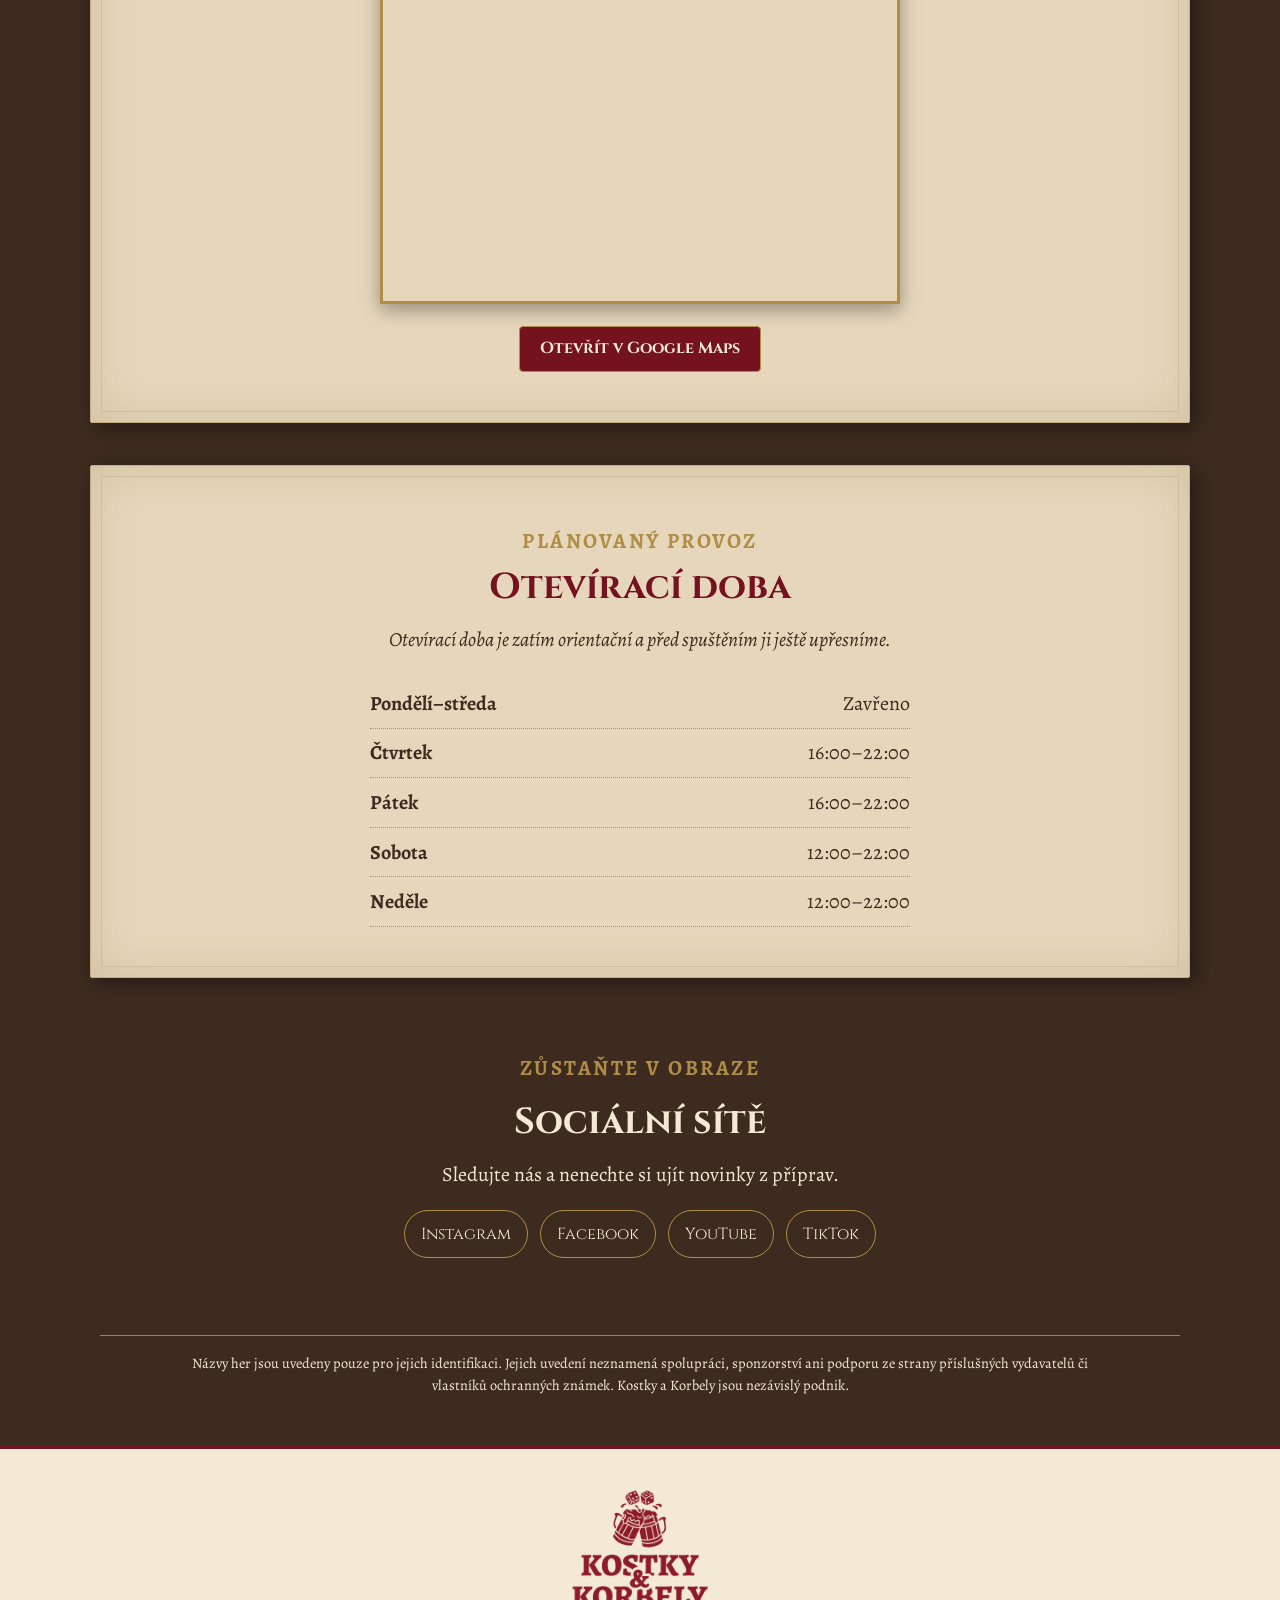
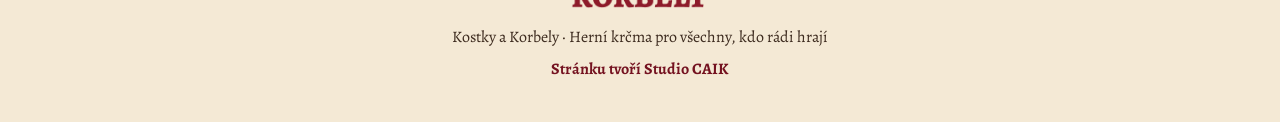
==== commit 7e46117e: "feat: add opening countdown to homepage" ====
--- a/index.html
+++ b/index.html
@@ -55,11 +55,16 @@
     <!-- Hlavní obsah stránky -->
     <main class="main-content">
         <article class="opening-notice" aria-labelledby="opening-notice-title">
-            <p class="notice-badge">Důležité oznámení</p>
-            <h1 id="opening-notice-title">Hospoda zatím není otevřená</h1>
-            <p>Na otevření Kostek a Korbelů usilovně pracujeme a těšíme se, až vás budeme moci přivítat.</p>
-            <p class="opening-notice-hours"><strong>Uvedené otevírací časy jsou pouze orientační</strong> 
-                a před skutečným otevřením se ještě mohou změnit. Aktuální informace zveřejníme na našich sociálních sítích.</p>
+            <p class="notice-badge">Otevíráme pro veřejnost</p>
+            <h1 id="opening-notice-title">První otevření už se blíží</h1>
+            <p class="countdown-caption" id="opening-countdown-label">Do otevření zbývá</p>
+            <div class="opening-countdown" id="opening-countdown" role="group" aria-labelledby="opening-countdown-label" aria-live="off">
+                <div class="countdown-unit"><span class="countdown-value" data-countdown="days">--</span><span class="countdown-label">Dní</span></div>
+                <div class="countdown-unit"><span class="countdown-value" data-countdown="hours">--</span><span class="countdown-label">Hodin</span></div>
+                <div class="countdown-unit"><span class="countdown-value" data-countdown="minutes">--</span><span class="countdown-label">Minut</span></div>
+                <div class="countdown-unit"><span class="countdown-value" data-countdown="seconds">--</span><span class="countdown-label">Sekund</span></div>
+            </div>
+            <p>Ve čtvrtek 29. října 2026 v 16:00 se Kostky a Korbely poprvé otevřou veřejnosti.</p>
         </article>
 
         <!-- Sekce o nás -->
@@ -188,5 +193,46 @@
         <p>Kostky a Korbely · Herní krčma pro všechny, kdo rádi hrají</p>
         <p class="creator-credit">Stránku tvoří Studio CAIK</p>
     </footer>
+
+    <!-- Odpočet do prvního otevření pro veřejnost. -->
+    <script>
+        (() => {
+            const countdown = document.getElementById('opening-countdown');
+            const title = document.getElementById('opening-notice-title');
+            const caption = document.getElementById('opening-countdown-label');
+            const targetTime = new Date('2026-10-29T16:00:00+01:00').getTime();
+            const values = {
+                days: countdown.querySelector('[data-countdown="days"]'),
+                hours: countdown.querySelector('[data-countdown="hours"]'),
+                minutes: countdown.querySelector('[data-countdown="minutes"]'),
+                seconds: countdown.querySelector('[data-countdown="seconds"]')
+            };
+            let intervalId;
+
+            const updateCountdown = () => {
+                const remainingSeconds = Math.max(0, Math.floor((targetTime - Date.now()) / 1000));
+                const days = Math.floor(remainingSeconds / 86400);
+                const hours = Math.floor((remainingSeconds % 86400) / 3600);
+                const minutes = Math.floor((remainingSeconds % 3600) / 60);
+                const seconds = remainingSeconds % 60;
+
+                values.days.textContent = String(days);
+                values.hours.textContent = String(hours);
+                values.minutes.textContent = String(minutes);
+                values.seconds.textContent = String(seconds);
+
+                if (remainingSeconds === 0) {
+                    title.textContent = 'Je to tady! Otevíráme pro veřejnost';
+                    caption.textContent = 'První otevření právě nastává';
+                    window.clearInterval(intervalId);
+                }
+            };
+
+            updateCountdown();
+            if (targetTime > Date.now()) {
+                intervalId = window.setInterval(updateCountdown, 1000);
+            }
+        })();
+    </script>
 </body>
 </html>
--- a/style.css
+++ b/style.css
@@ -137,6 +137,21 @@
 }
 .opening-notice-hours { padding-top: 1rem; border-top: 1px solid rgba(244,233,213,.45); }
 .opening-notice-hours strong { color: #f4d486; }
+
+/* Odpočet zvýrazňuje jednotlivé časové jednotky ve stylu zlatých detailů webu. */
+.opening-notice-intro { font-size: clamp(1.15rem, 2.5vw, 1.35rem); }
+.countdown-caption { margin-top: 1.35rem !important; margin-bottom: .65rem !important; color: #f4d486; font: 700 1.05rem/1.3 'Alegreya SC', var(--text); letter-spacing: .08em; text-transform: uppercase; }
+.opening-countdown { display: grid; grid-template-columns: repeat(4, minmax(0, 1fr)); gap: .75rem; width: min(700px, 100%); margin: 0 auto 1.2rem; }
+.countdown-unit { min-width: 0; padding: 1rem .5rem; background: rgba(0,0,0,.14); border: 1px solid rgba(176,141,70,.85); border-radius: 3px; }
+.countdown-value { display: block; color: var(--paper-light); font: 700 clamp(2rem, 6vw, 3.4rem)/1.05 var(--heading); font-variant-numeric: tabular-nums; }
+.countdown-label { display: block; margin-top: .45rem; color: #f4d486; font: 700 .9rem/1.2 'Alegreya SC', var(--text); letter-spacing: .1em; text-transform: uppercase; }
+.opening-notice-hours time { font-weight: 700; }
+
+/* Na telefonu se hodnoty odpočtu přehledně skládají do dvou řad. */
+@media (max-width: 600px) {
+    .opening-countdown { grid-template-columns: repeat(2, minmax(0, 1fr)); width: min(100%, 420px); gap: .55rem; }
+    .countdown-unit { padding: .8rem .35rem; }
+}
 
 /* Rychlé odkazy v kartách; na mobilu se skládají do jednoho sloupce. */
 .quick-links { display: grid; grid-template-columns: repeat(2, minmax(0, 1fr)); gap: 1.25rem; margin-bottom: 42px; }
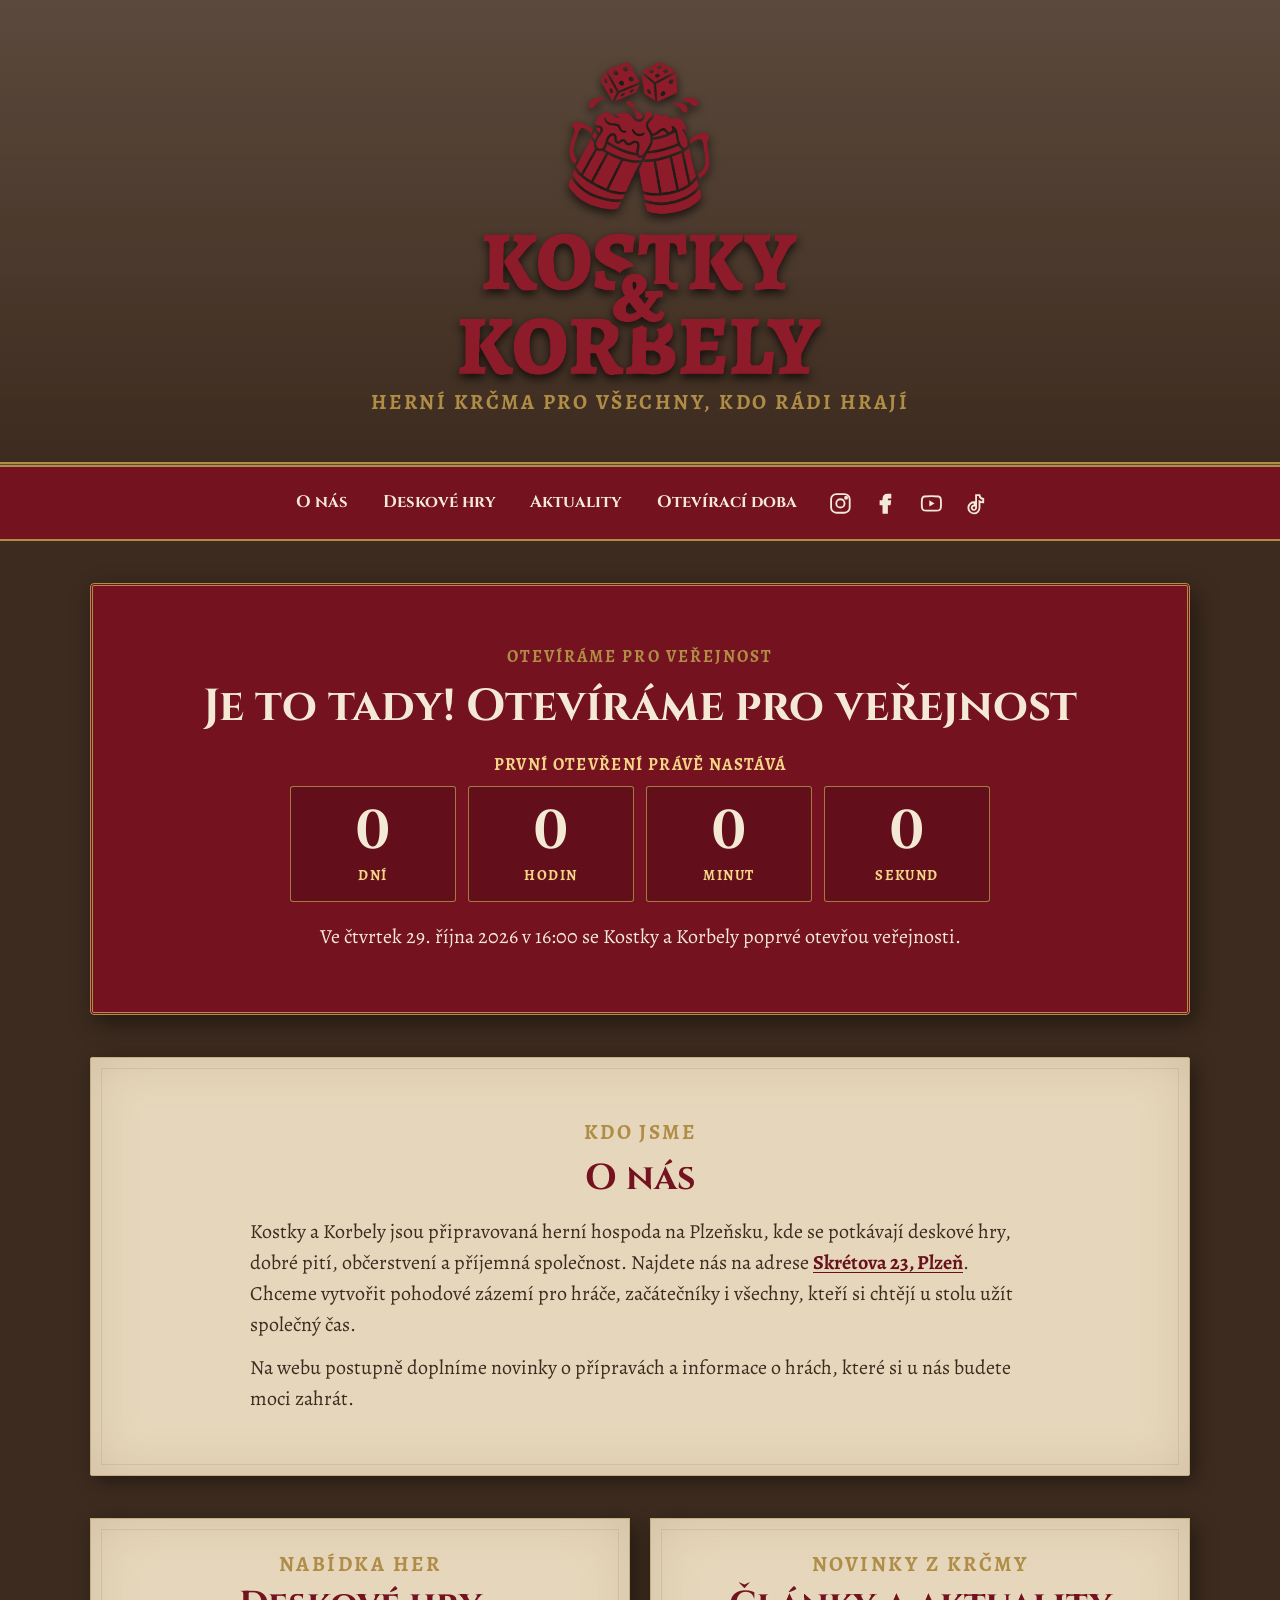
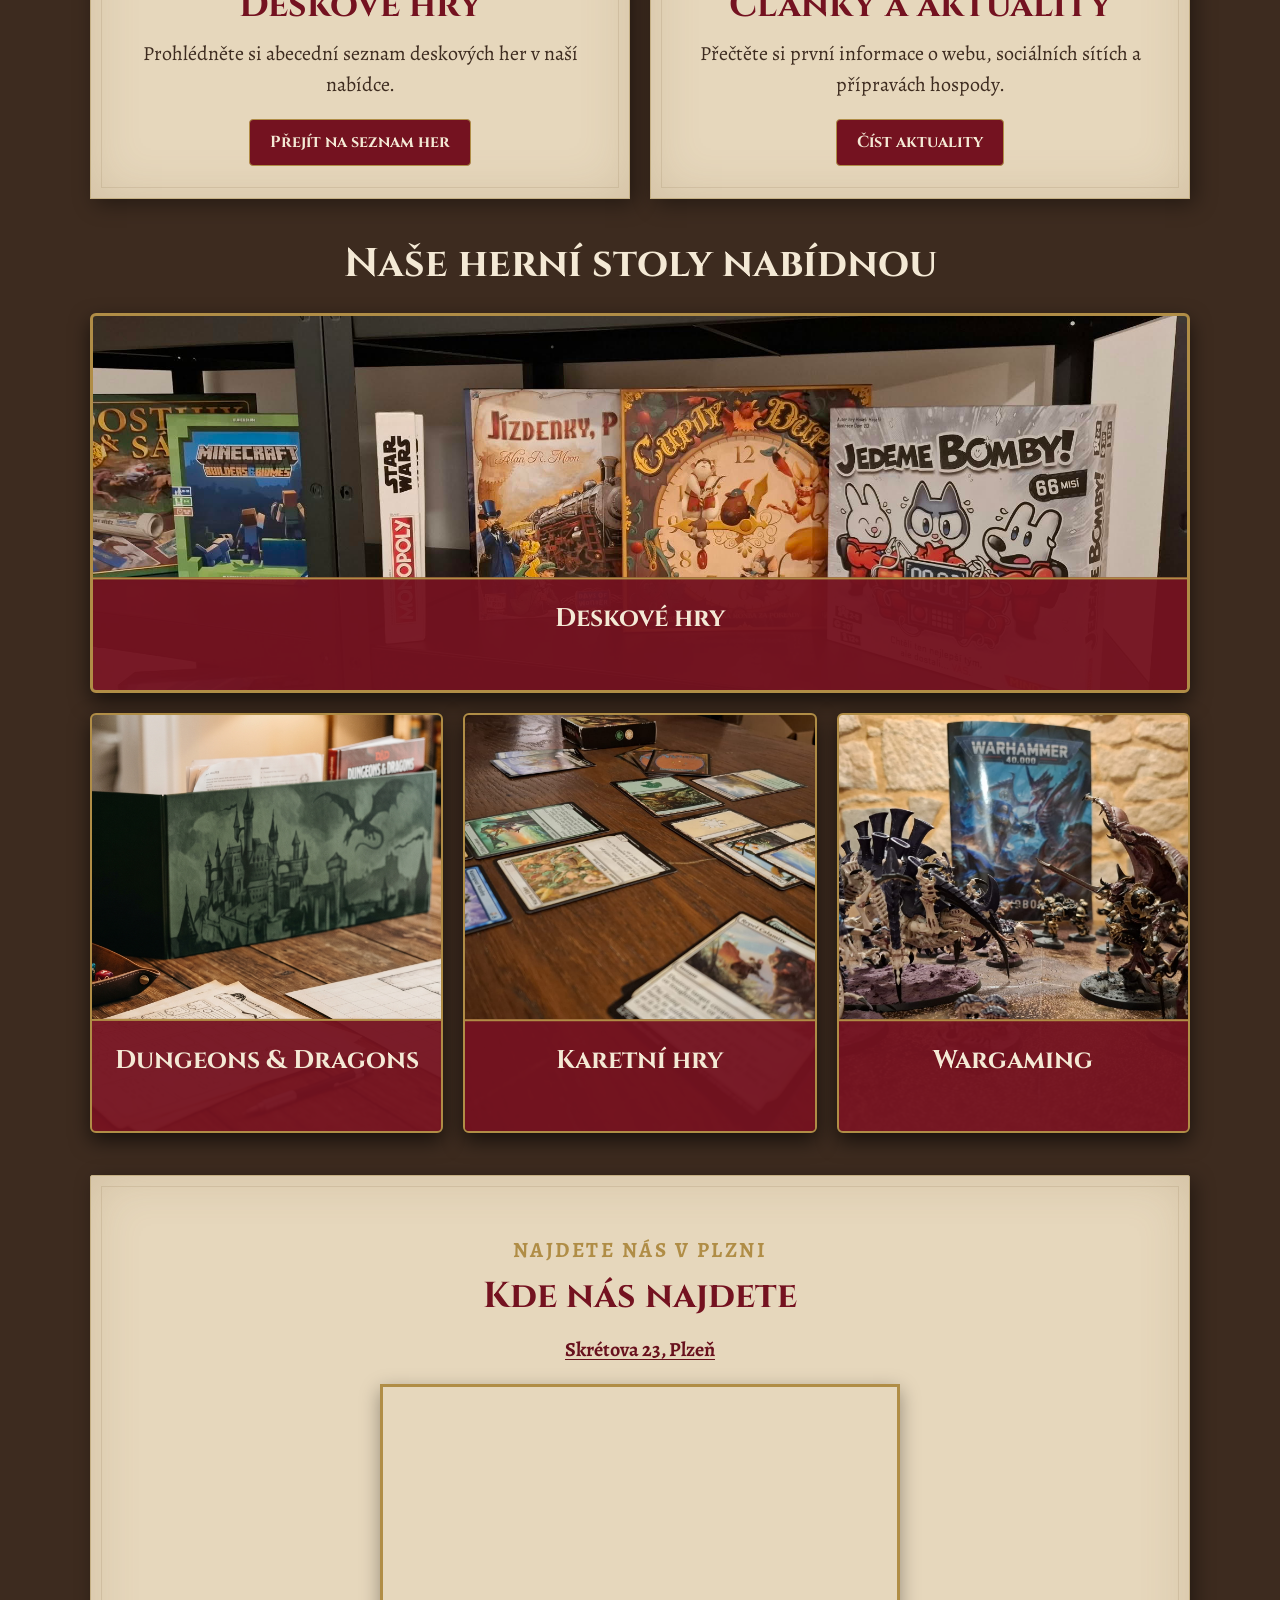
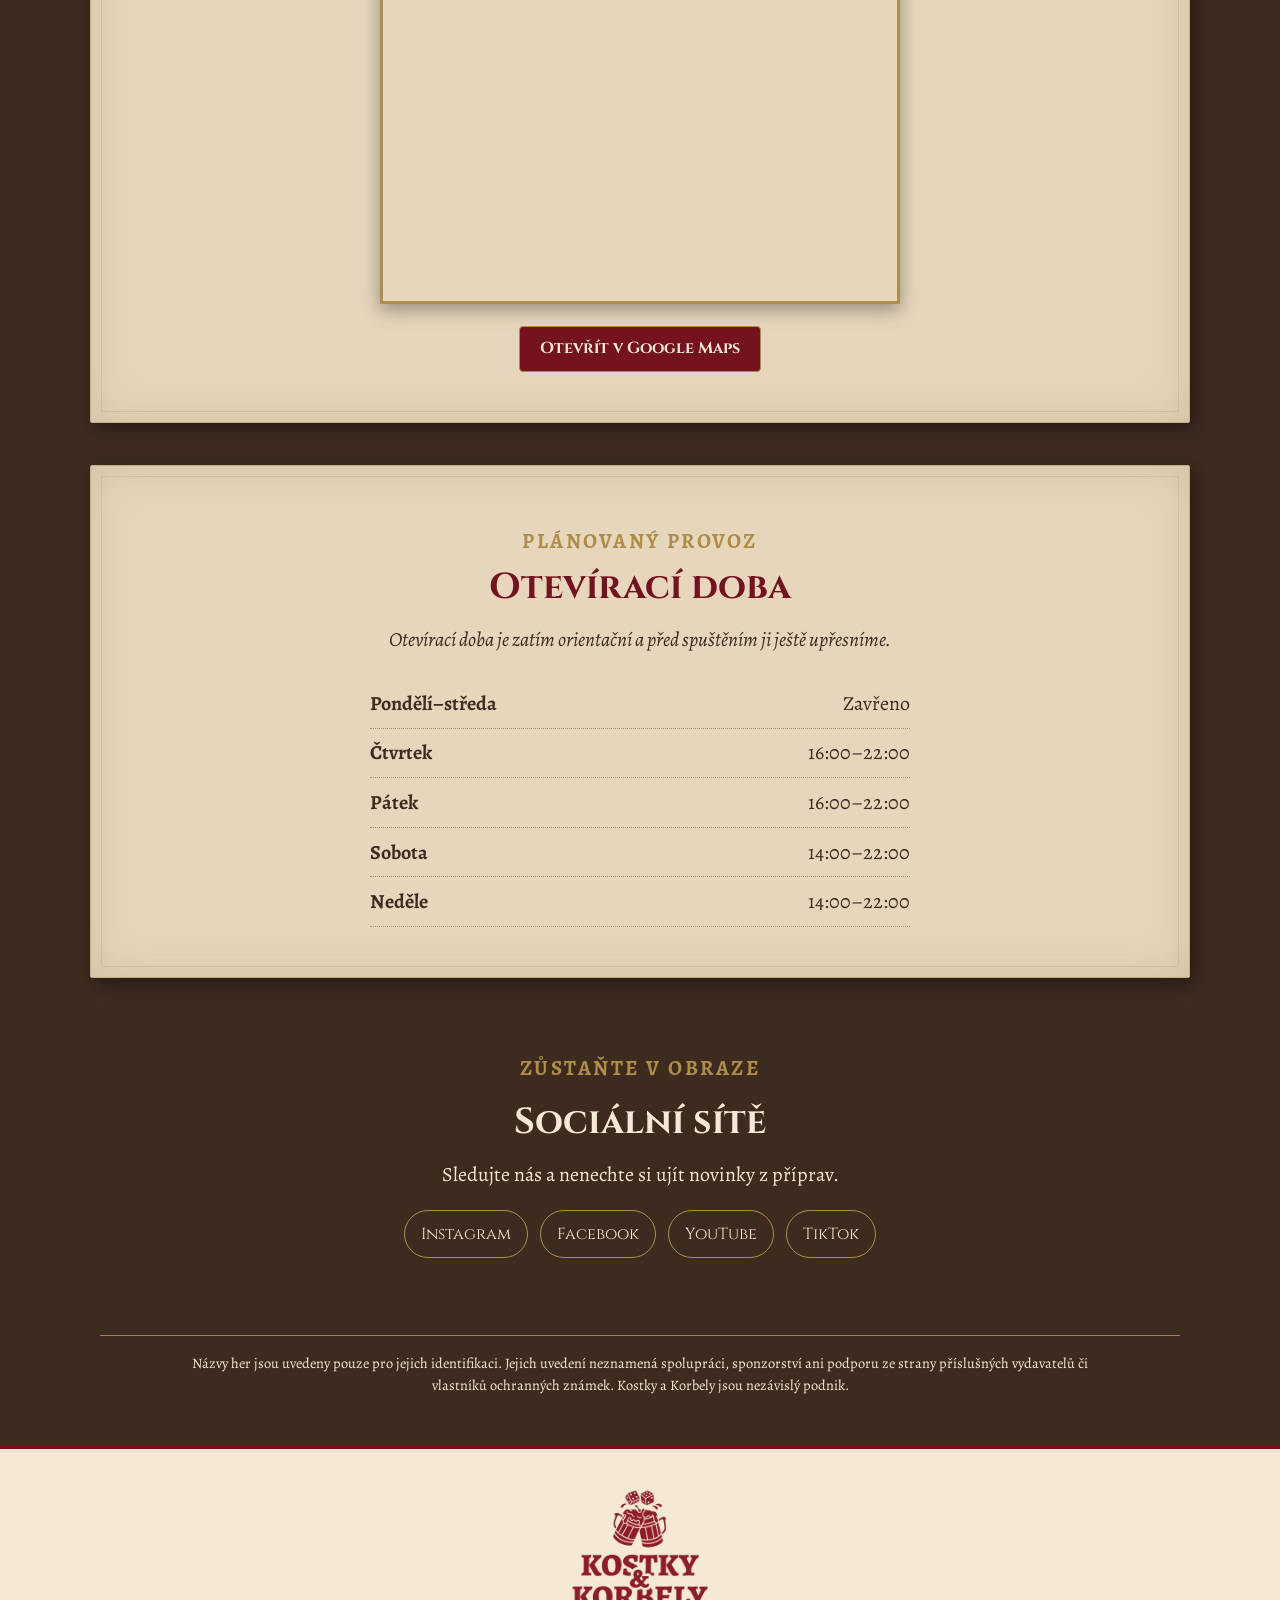
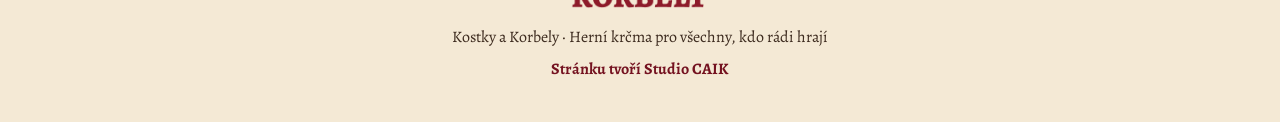
==== commit f6ae414b: "fix: update weekend opening hours" ====
--- a/index.html
+++ b/index.html
@@ -163,8 +163,8 @@
                 <div><dt>Pondělí–středa</dt><dd>Zavřeno</dd></div>
                 <div><dt>Čtvrtek</dt><dd>16:00–22:00</dd></div>
                 <div><dt>Pátek</dt><dd>16:00–22:00</dd></div>
-                <div><dt>Sobota</dt><dd>12:00–22:00</dd></div>
-                <div><dt>Neděle</dt><dd>12:00–22:00</dd></div>
+                <div><dt>Sobota</dt><dd>14:00–22:00</dd></div>
+                <div><dt>Neděle</dt><dd>14:00–22:00</dd></div>
             </dl>
         </section>
 
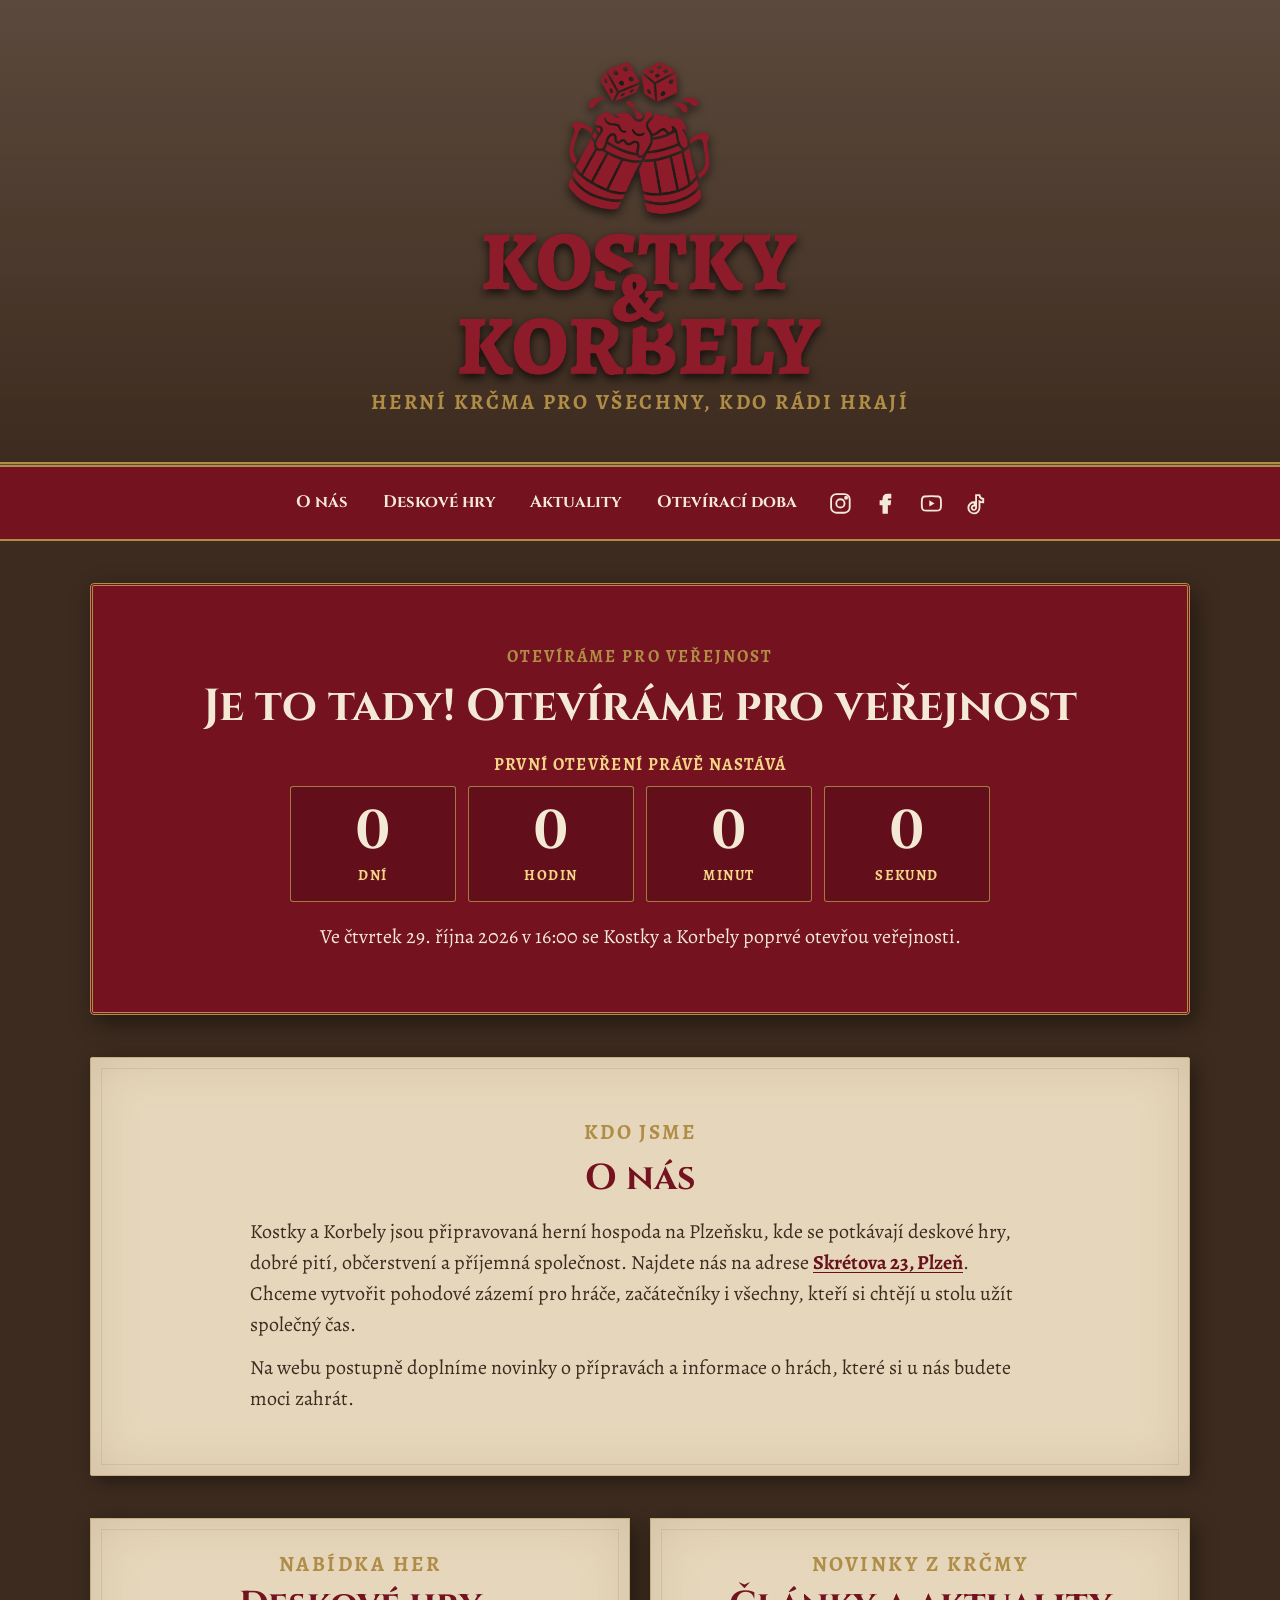
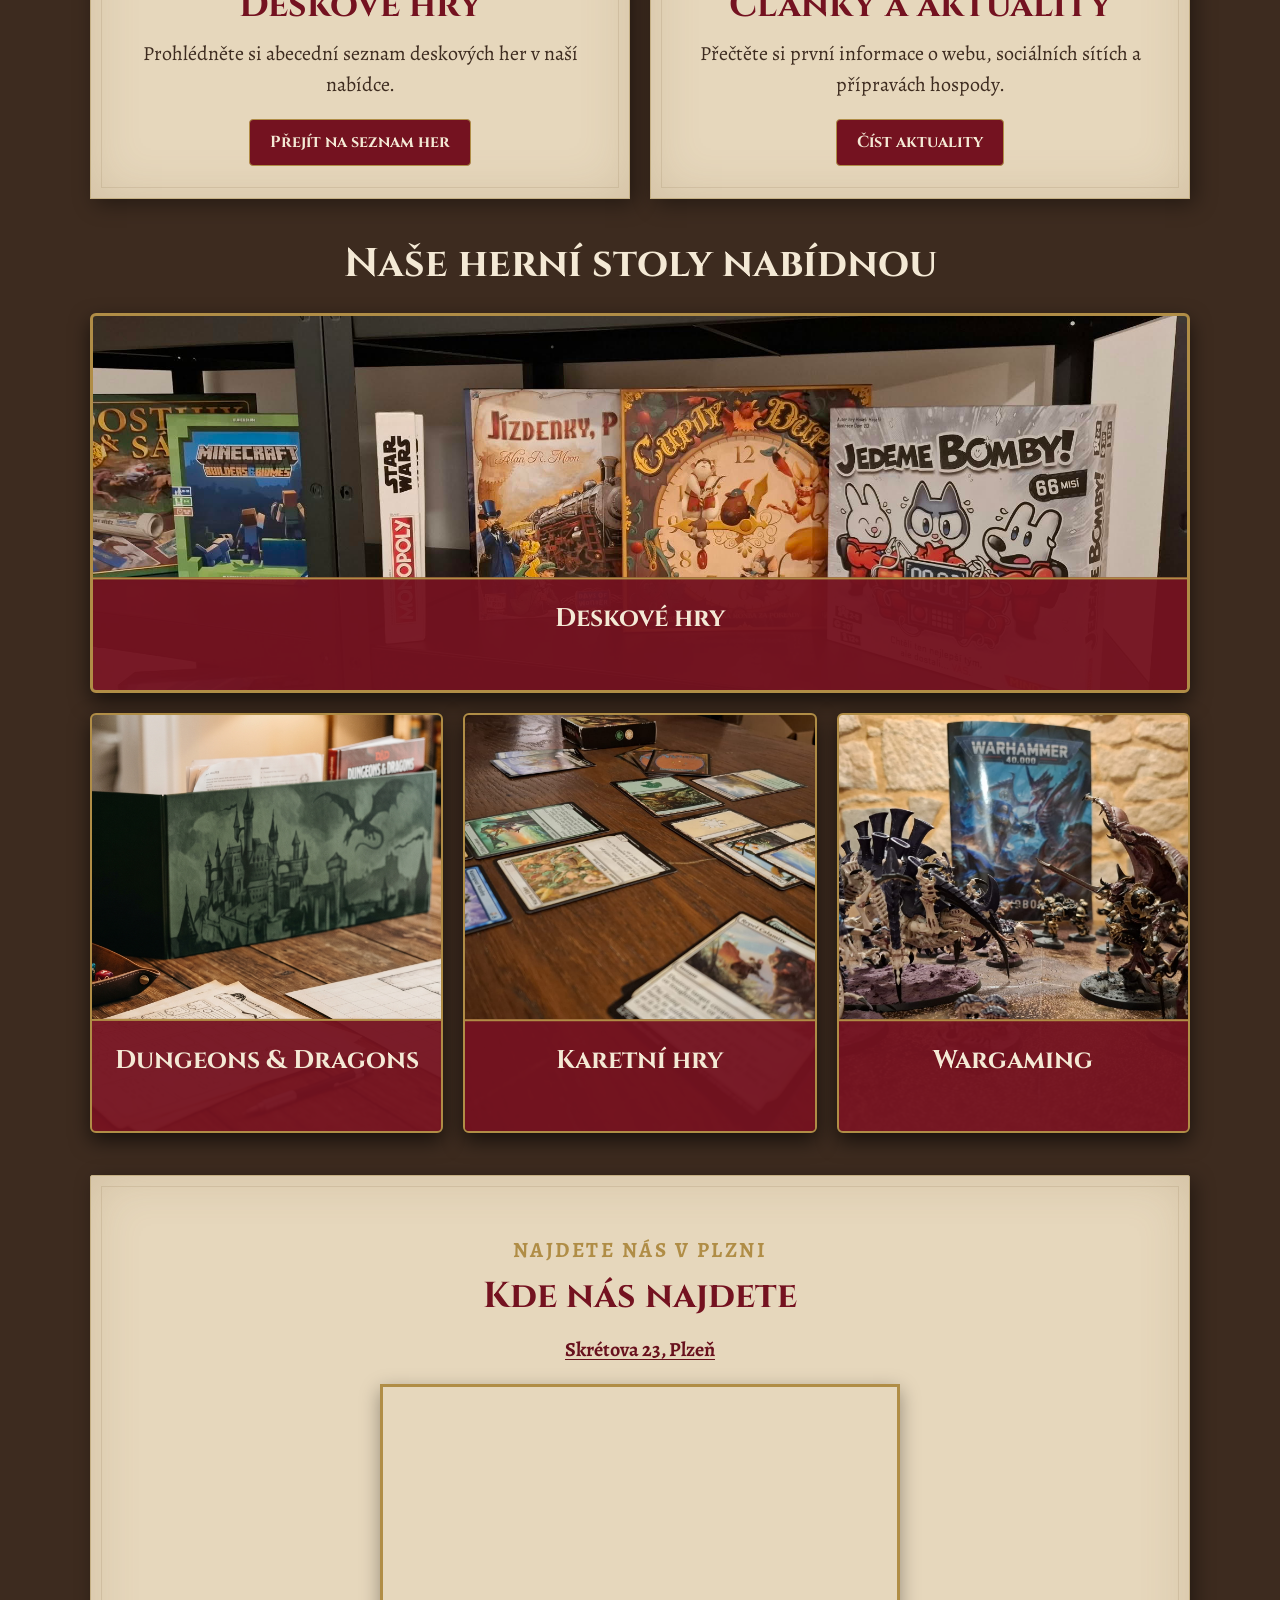
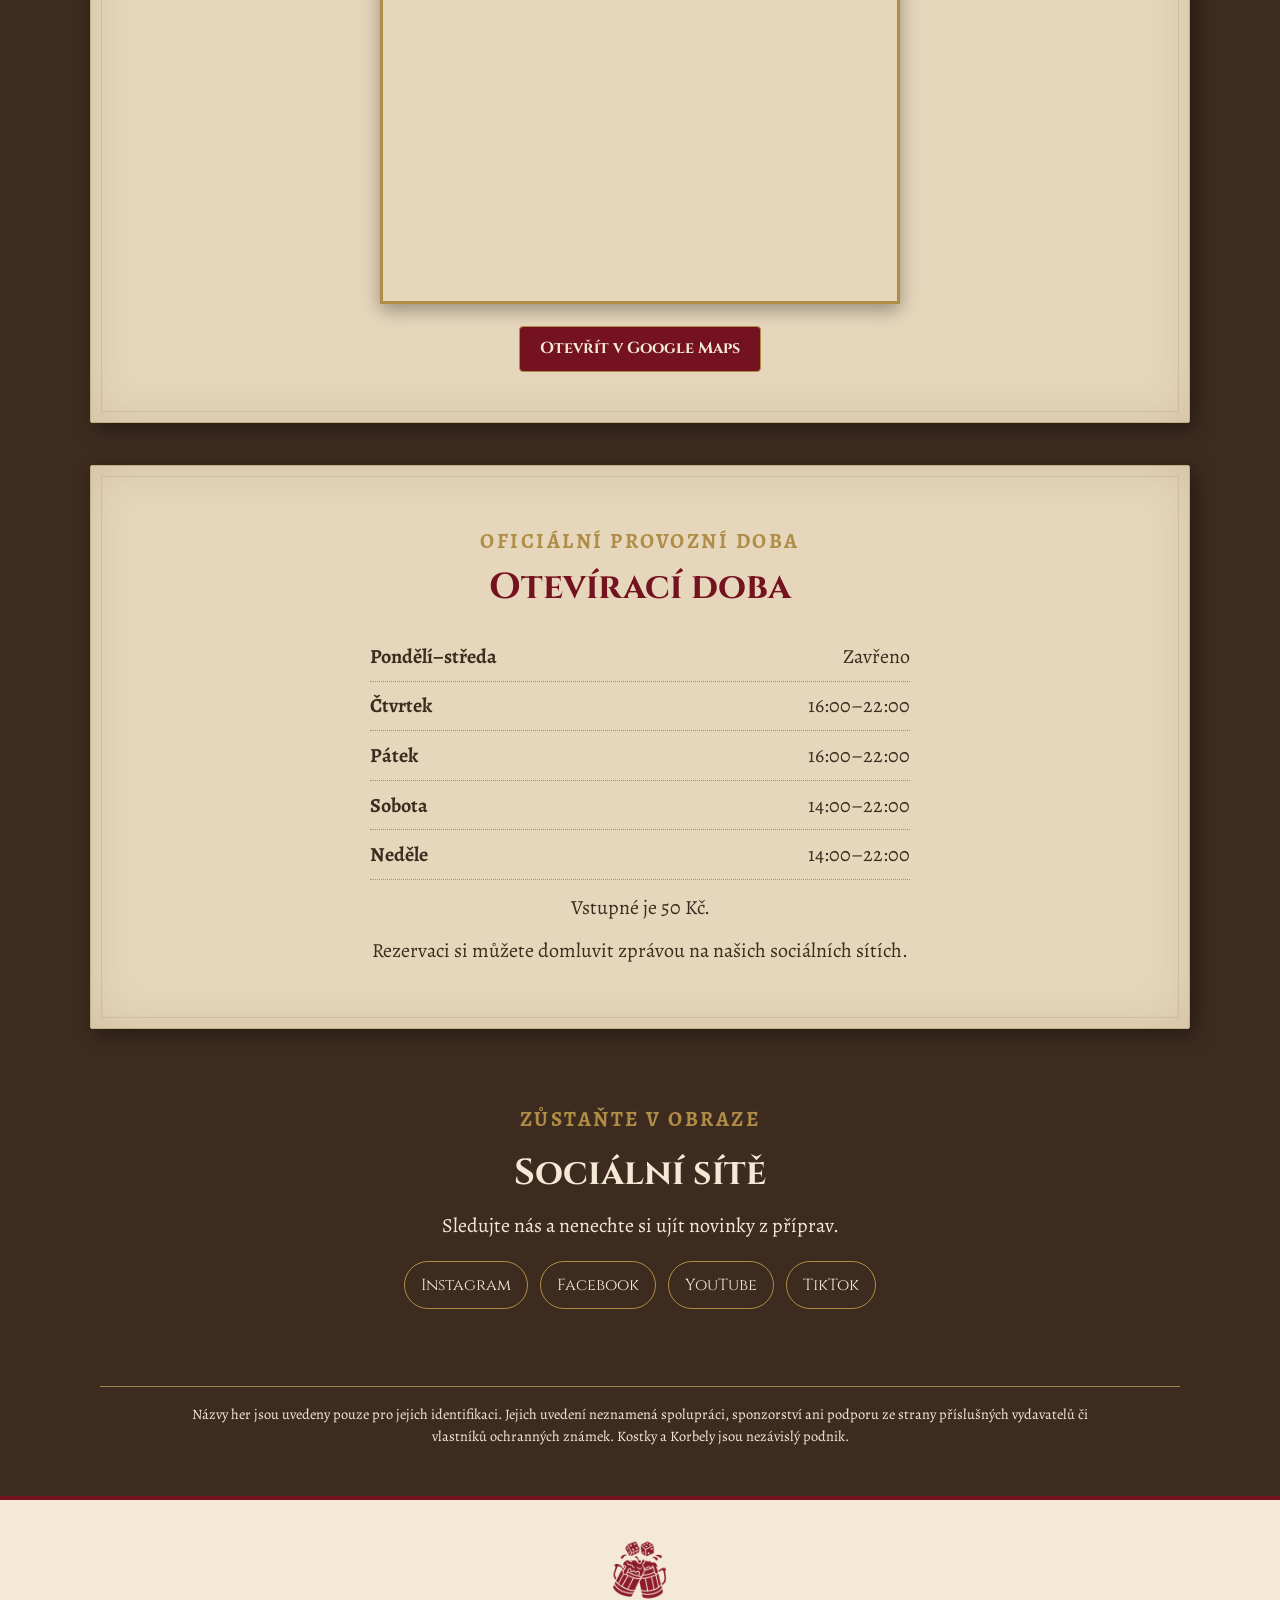
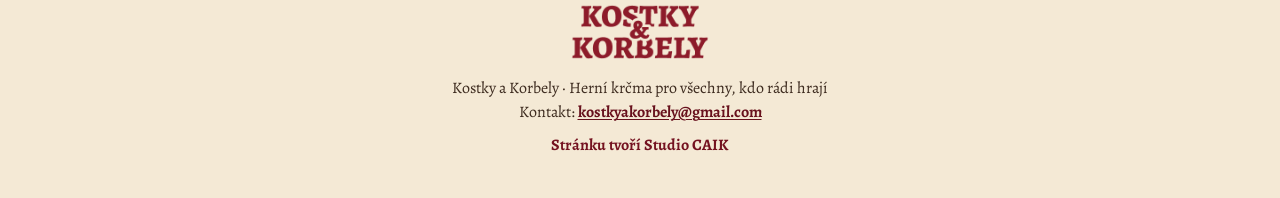
==== commit 95d62d30: "feat: update KaK visit and reservation details" ====
--- a/index.html
+++ b/index.html
@@ -156,9 +156,8 @@
 
         <!-- Sekce s otevírací dobou -->
         <section id="oteviraci-doba" class="paper-card hours-card">
-            <p class="section-label">Plánovaný provoz</p>
+            <p class="section-label">Oficiální provozní doba</p>
             <h2>Otevírací doba</h2>
-            <p class="notice">Otevírací doba je zatím orientační a před spuštěním ji ještě upřesníme.</p>
             <dl class="hours-list">
                 <div><dt>Pondělí–středa</dt><dd>Zavřeno</dd></div>
                 <div><dt>Čtvrtek</dt><dd>16:00–22:00</dd></div>
@@ -166,6 +165,8 @@
                 <div><dt>Sobota</dt><dd>14:00–22:00</dd></div>
                 <div><dt>Neděle</dt><dd>14:00–22:00</dd></div>
             </dl>
+            <p>Vstupné je 50 Kč.</p>
+            <p>Rezervaci si můžete domluvit zprávou na našich sociálních sítích.</p>
         </section>
 
         <!-- Sekce s odkazy na sociální sítě -->
@@ -191,6 +192,7 @@
     <footer class="site-footer">
         <img src="assets/images/kak-logo-new.png" alt="Kostky a Korbely" class="footer-logo">
         <p>Kostky a Korbely · Herní krčma pro všechny, kdo rádi hrají</p>
+        <p class="footer-contact">Kontakt: <a class="text-link" href="mailto:kostkyakorbely@gmail.com">kostkyakorbely@gmail.com</a></p>
         <p class="creator-credit">Stránku tvoří Studio CAIK</p>
     </footer>
 
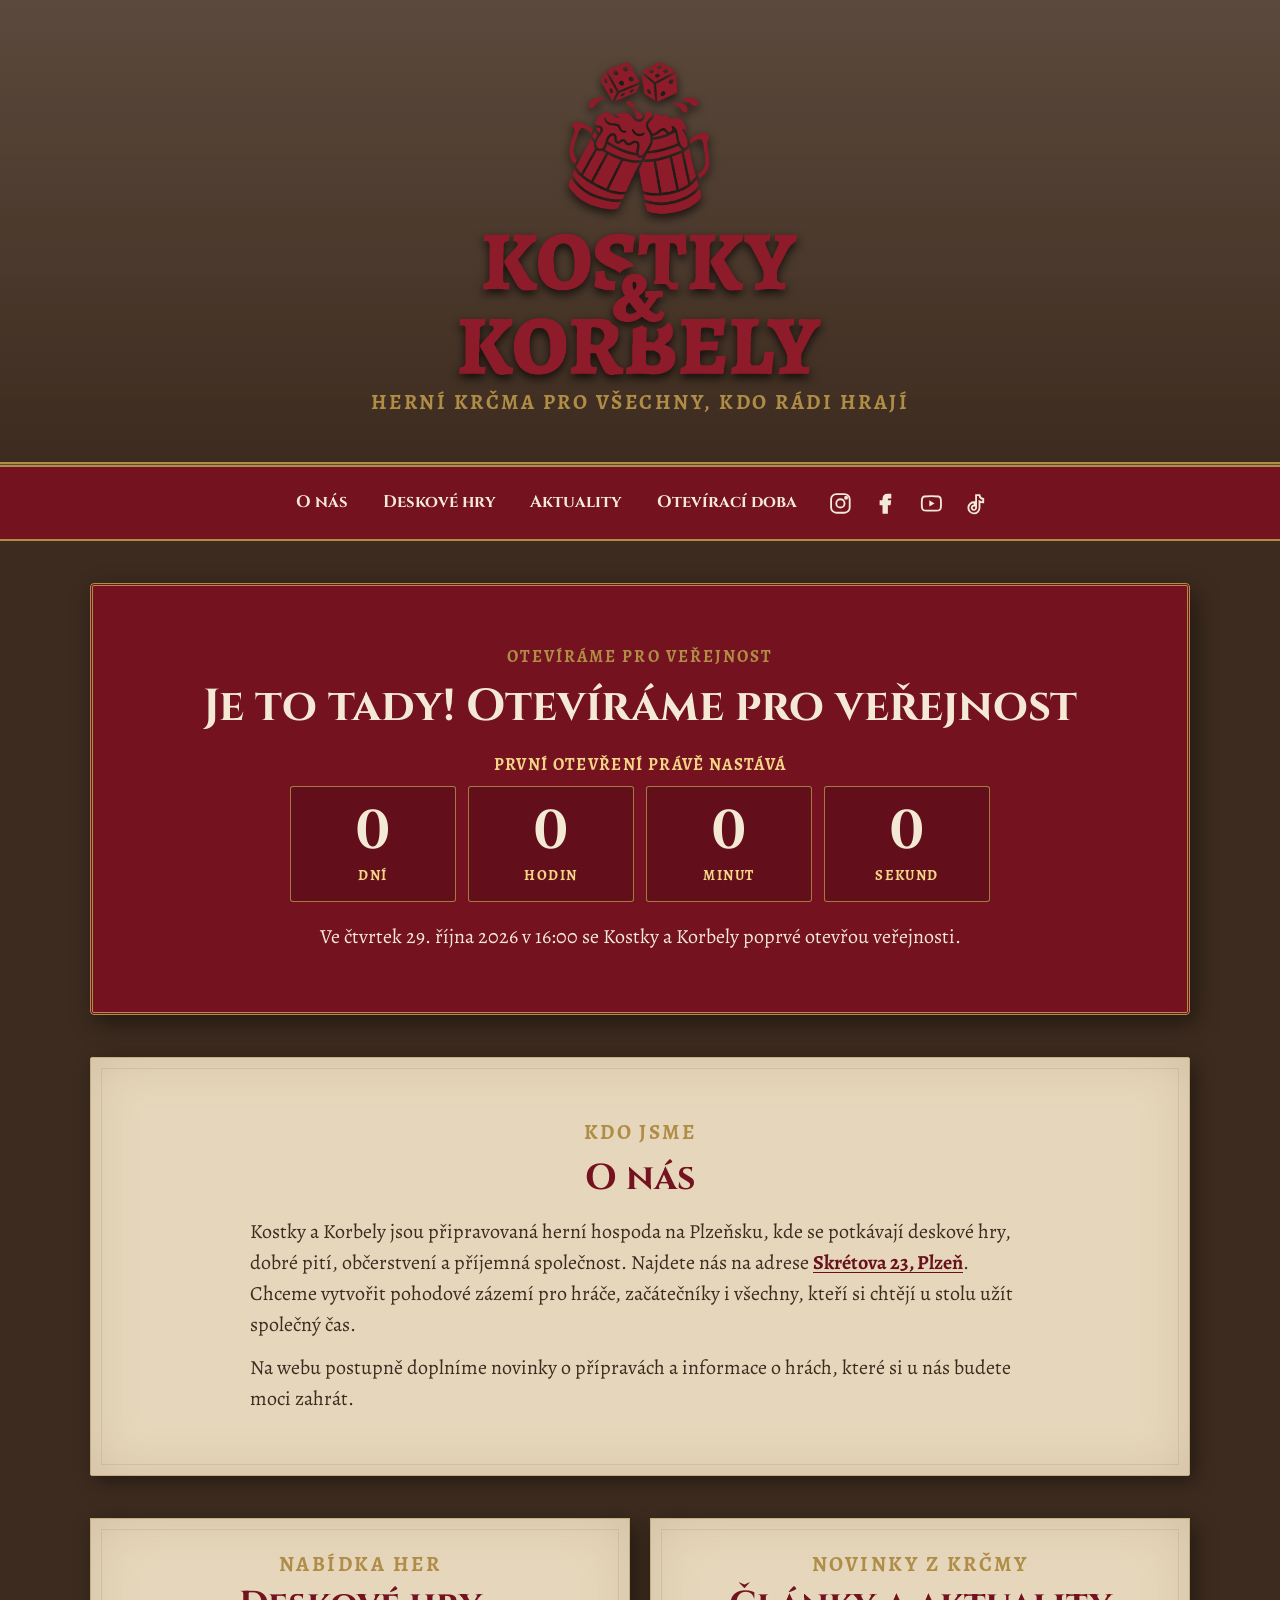
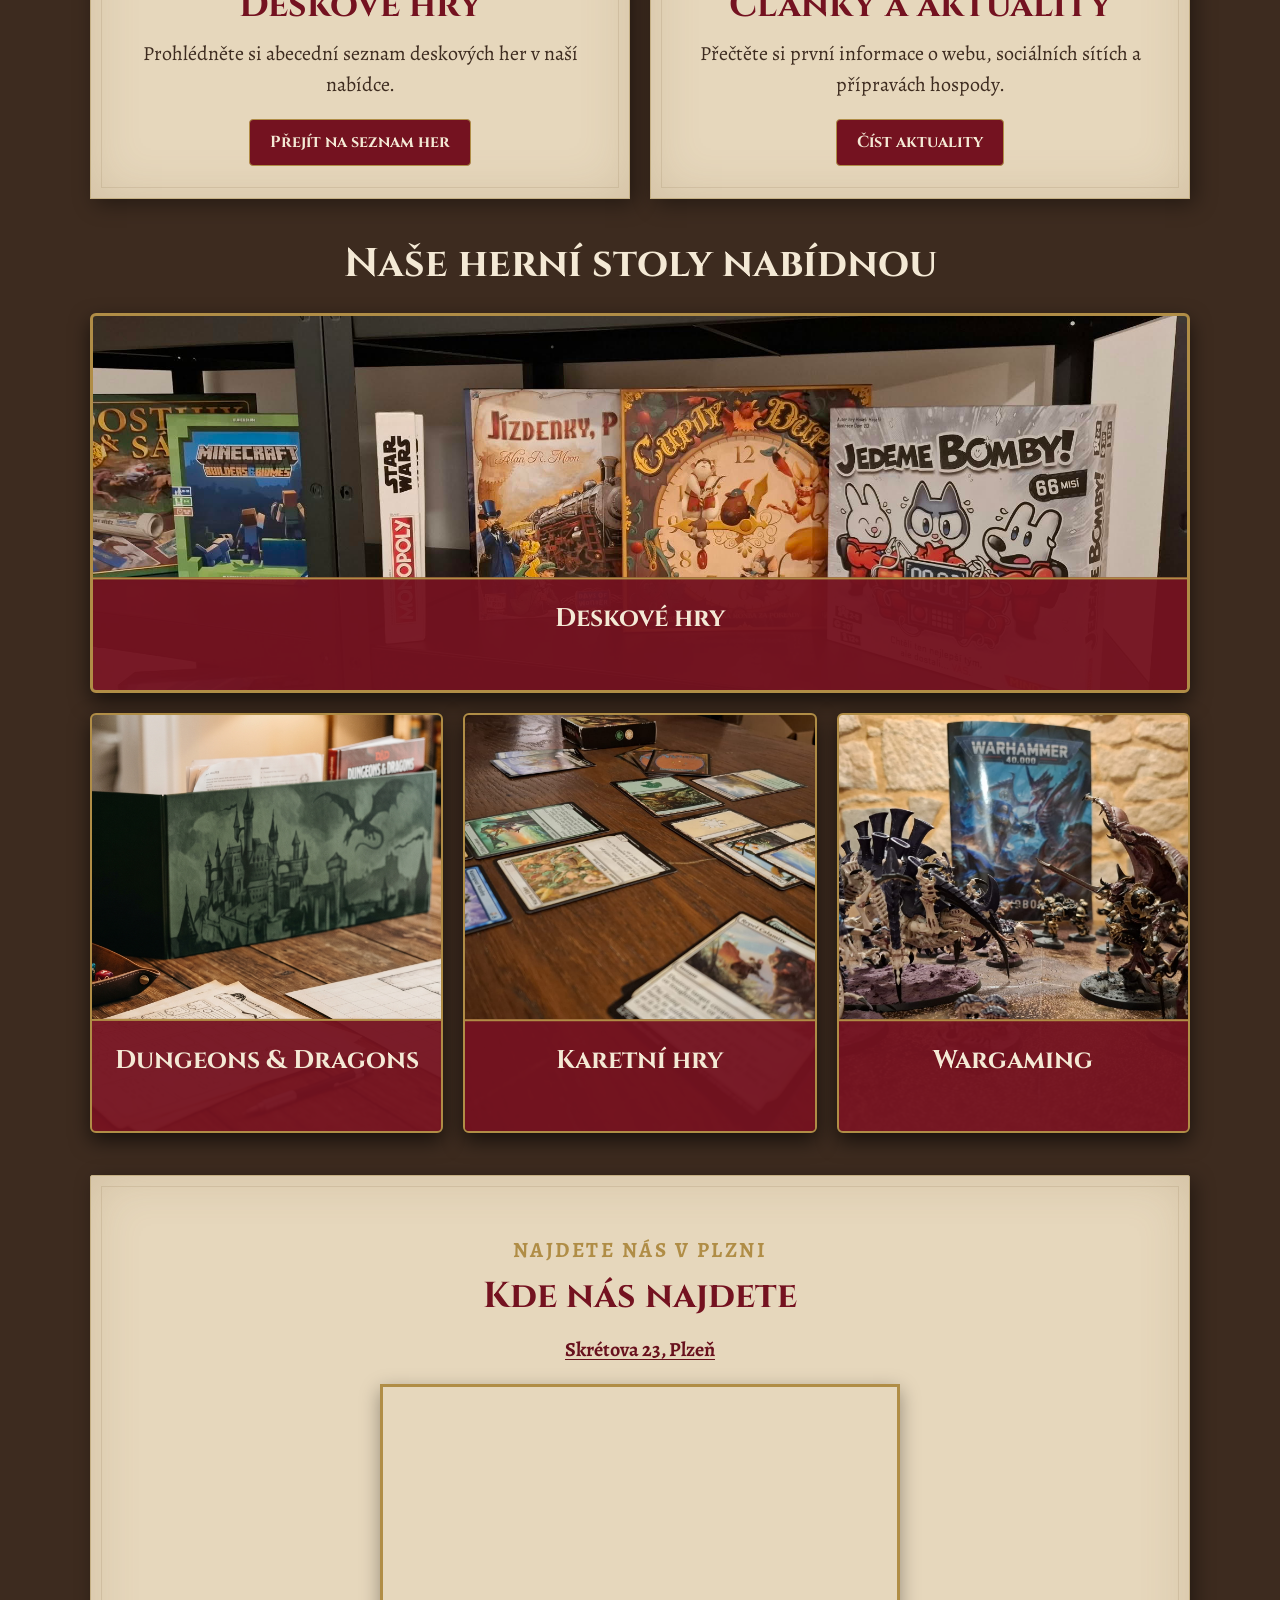
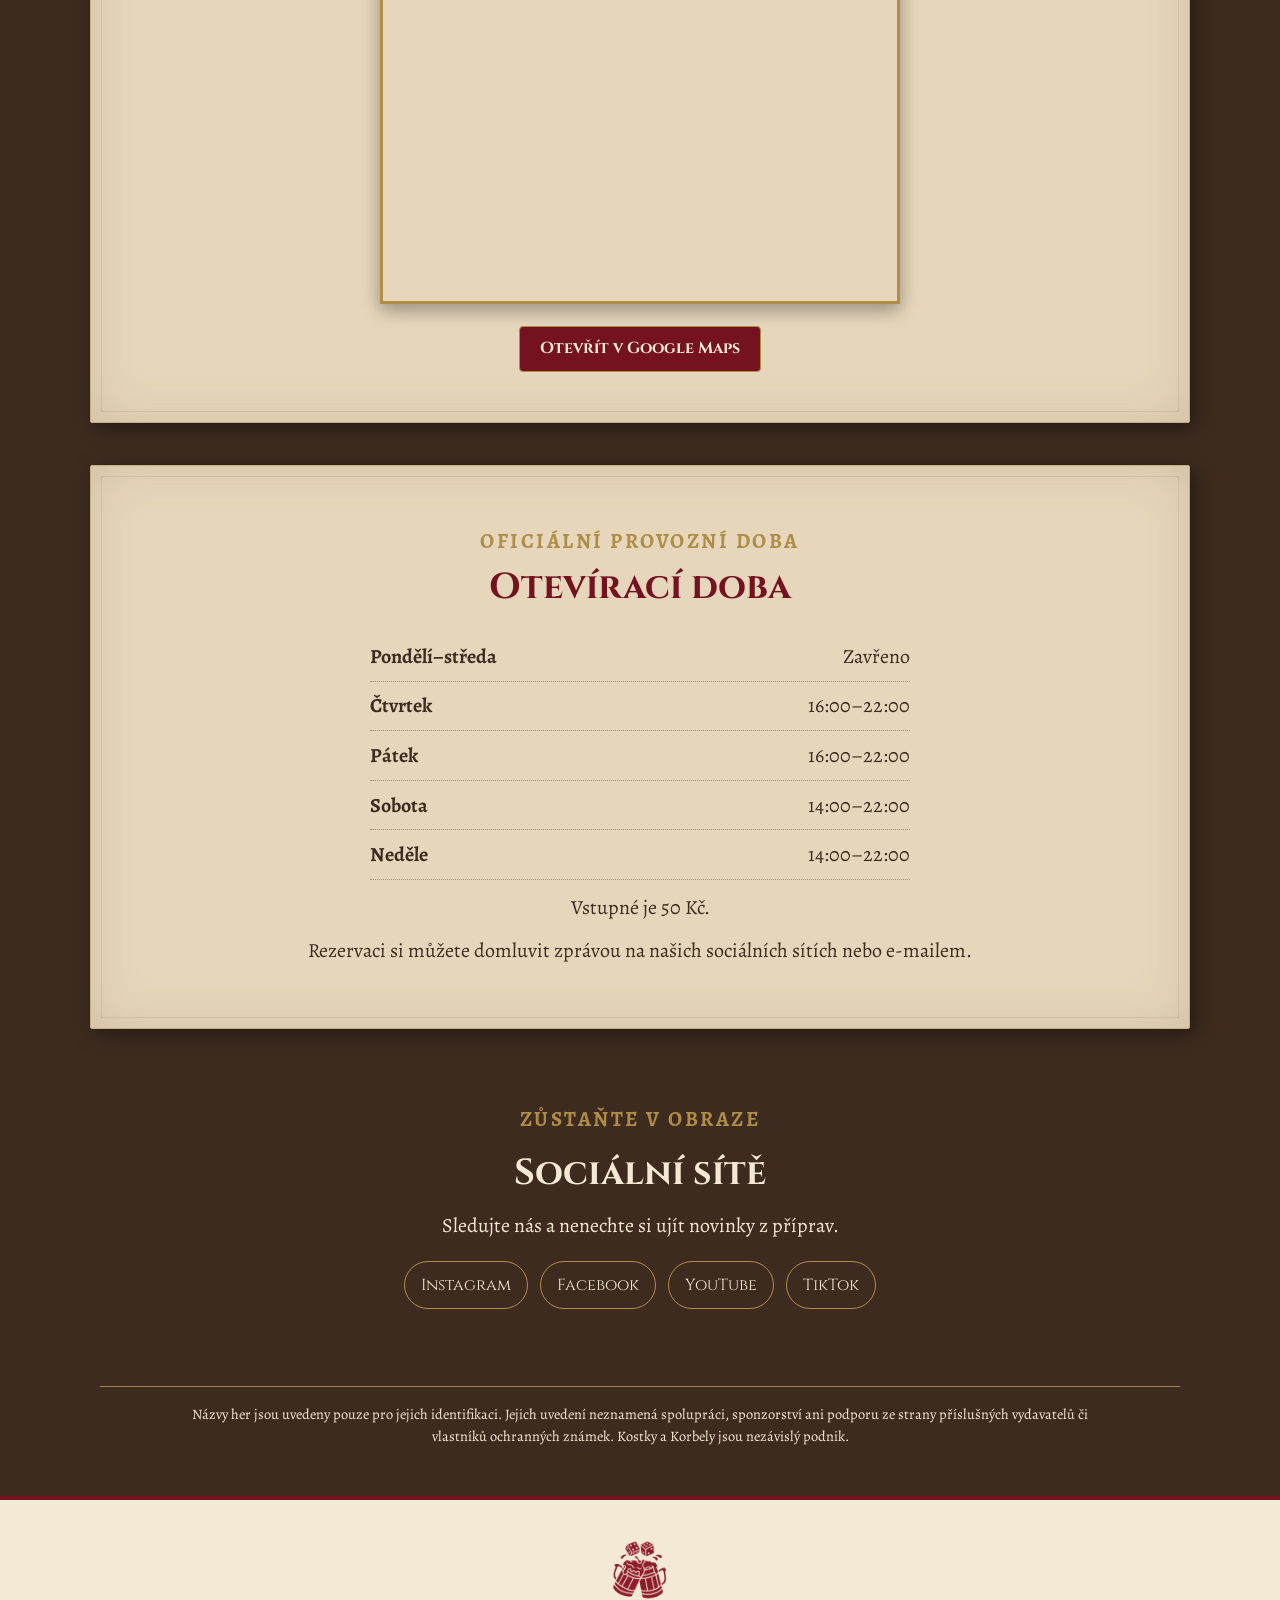
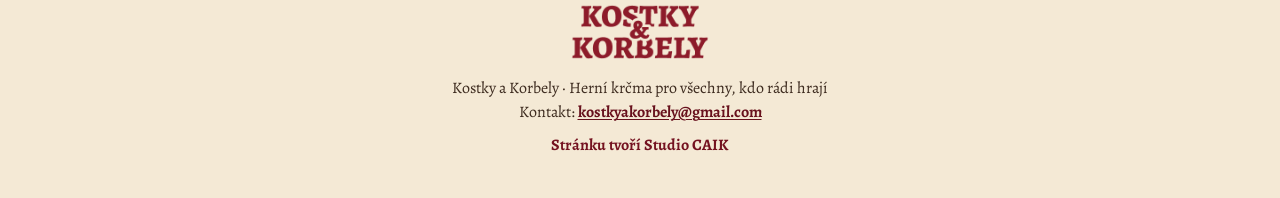
==== commit 55051216: "fix: mention email booking option" ====
--- a/index.html
+++ b/index.html
@@ -166,7 +166,7 @@
                 <div><dt>Neděle</dt><dd>14:00–22:00</dd></div>
             </dl>
             <p>Vstupné je 50 Kč.</p>
-            <p>Rezervaci si můžete domluvit zprávou na našich sociálních sítích.</p>
+            <p>Rezervaci si můžete domluvit zprávou na našich sociálních sítích nebo e-mailem.</p>
         </section>
 
         <!-- Sekce s odkazy na sociální sítě -->
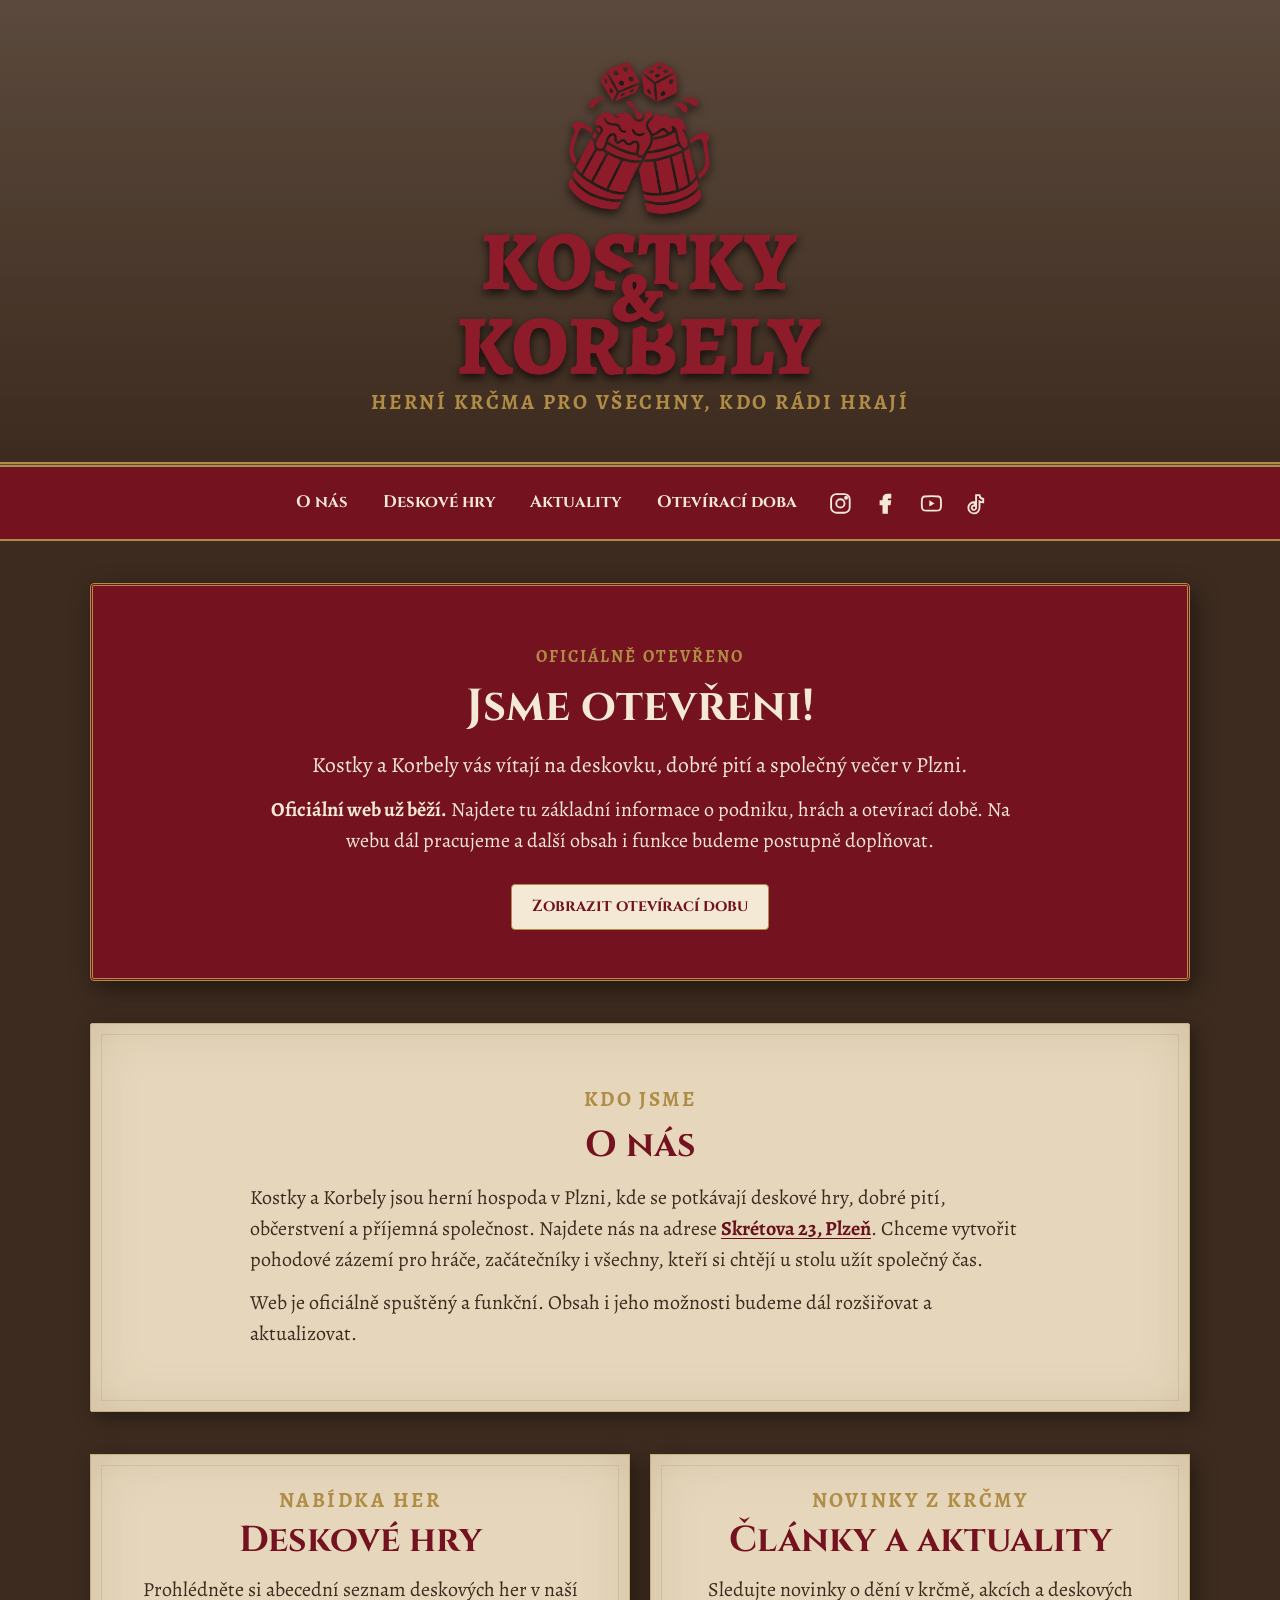
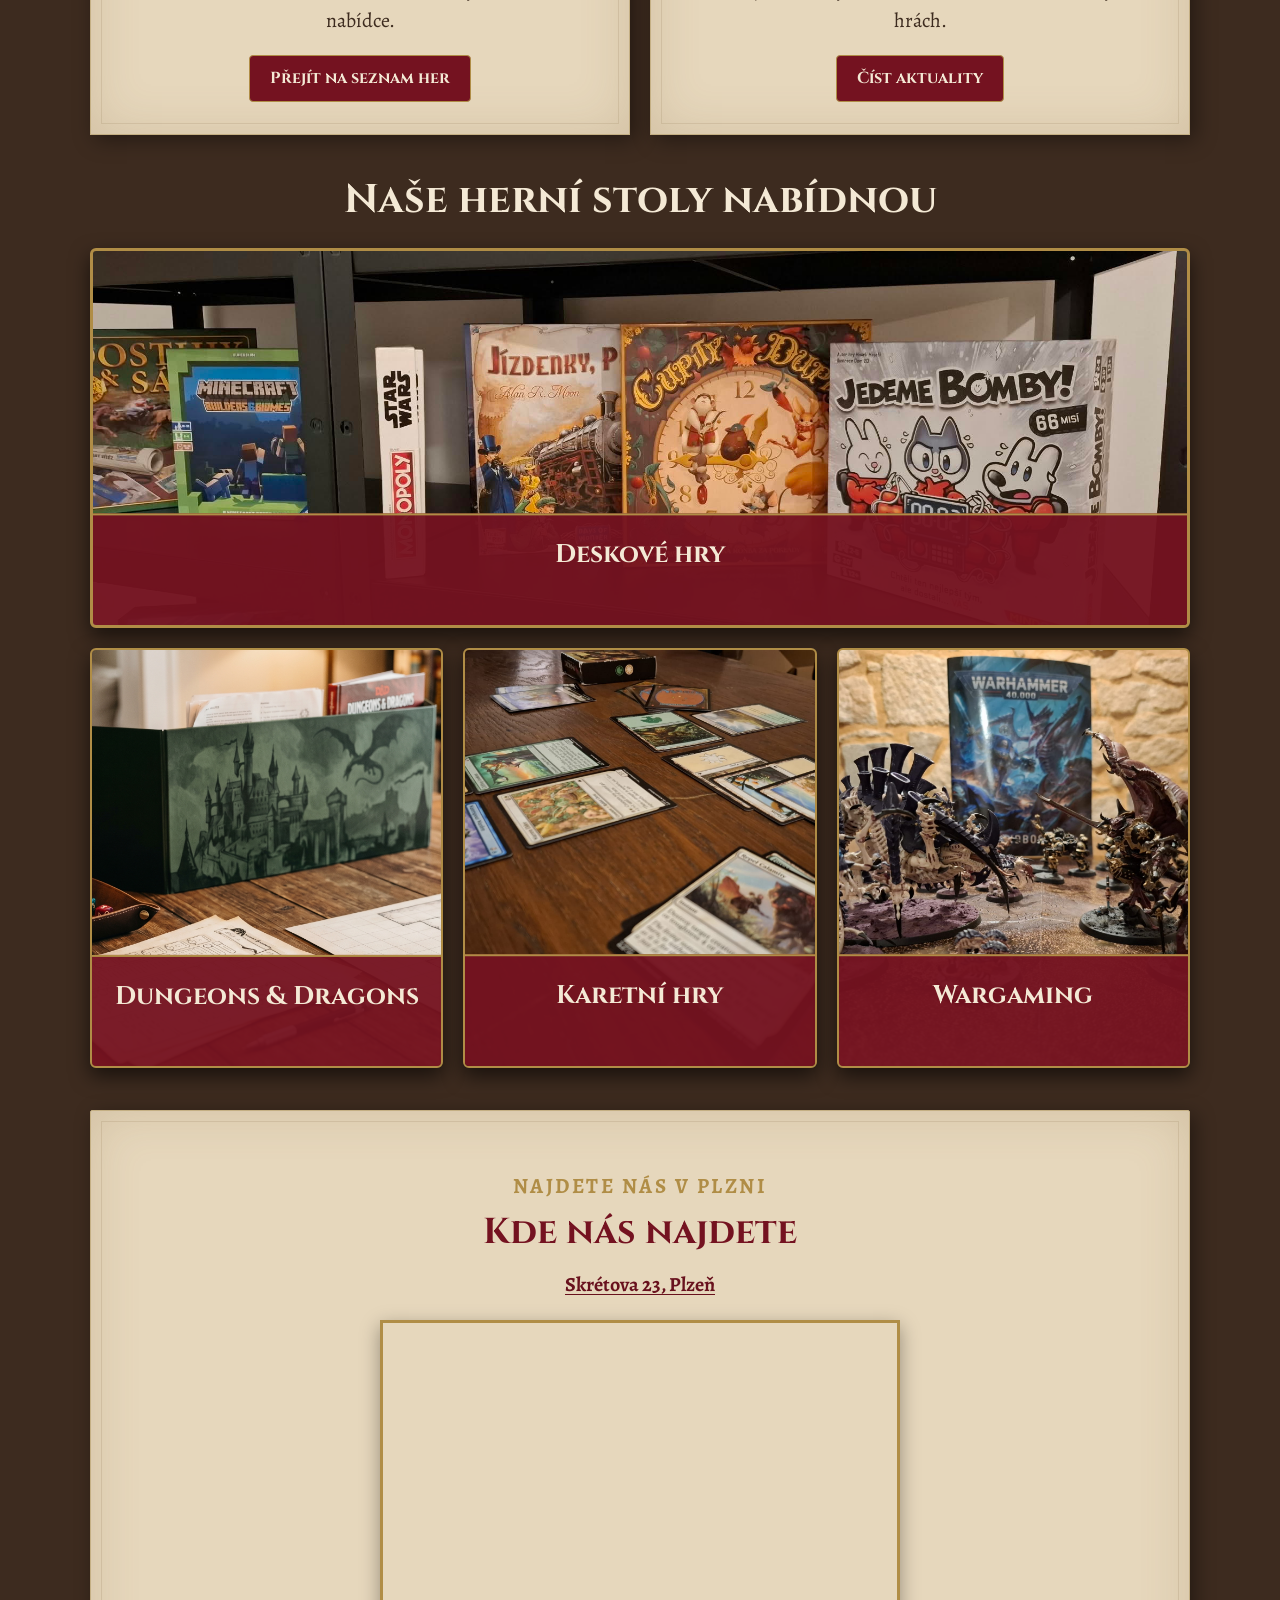
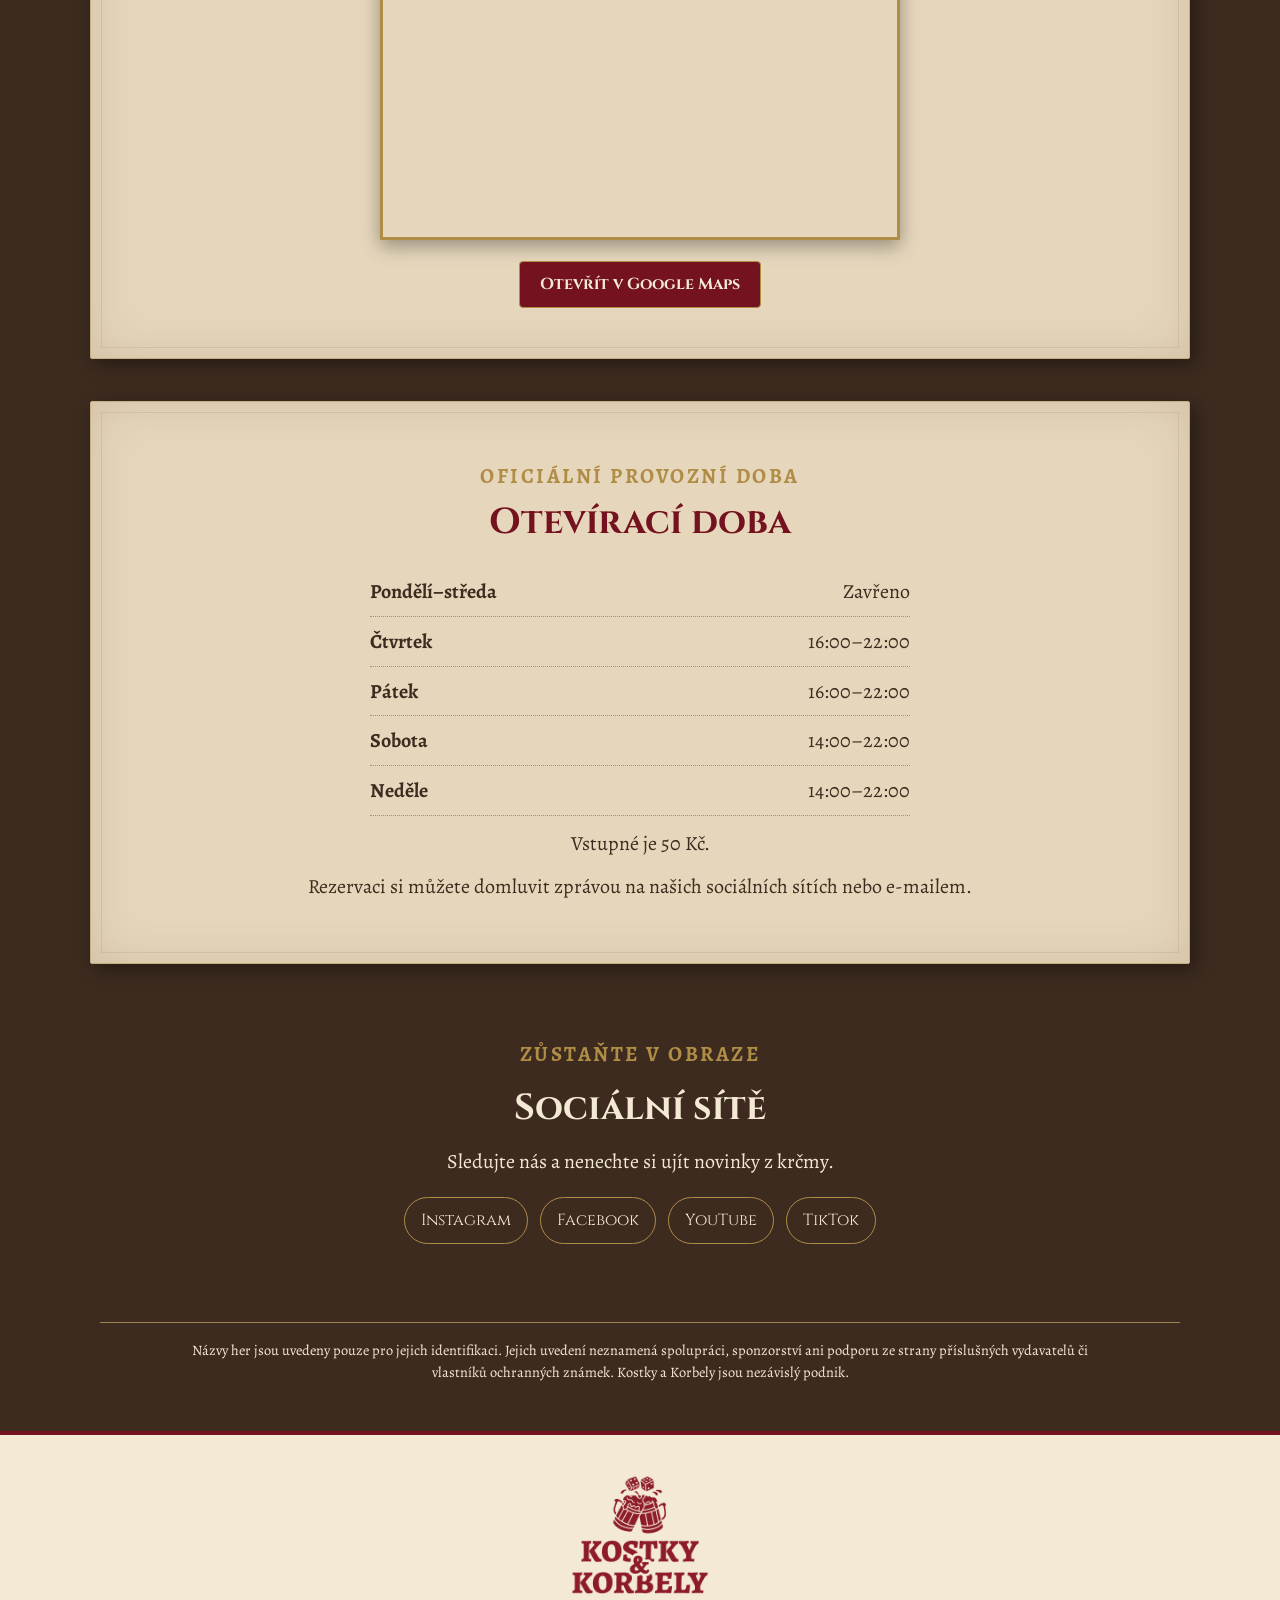
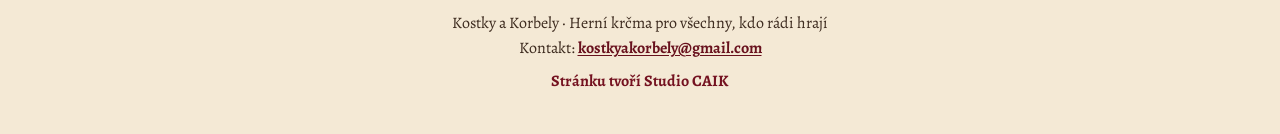
==== commit dbd5ec20: "feat: announce KaK official opening" ====
--- a/index.html
+++ b/index.html
@@ -3,7 +3,7 @@
 <head>
     <meta charset="UTF-8">
     <meta name="viewport" content="width=device-width, initial-scale=1.0">
-    <meta name="description" content="Kostky a Korbely – připravovaná herní krčma a místo pro deskové hry v Plzni.">
+    <meta name="description" content="Kostky a Korbely – oficiálně otevřená herní krčma a místo pro deskové hry v Plzni. Informace o hrách, otevírací době a novinkách.">
     <title>Kostky a Korbely | Herní krčma</title>
 
     <!-- Spojení s CSS -->
@@ -55,26 +55,21 @@
     <!-- Hlavní obsah stránky -->
     <main class="main-content">
         <article class="opening-notice" aria-labelledby="opening-notice-title">
-            <p class="notice-badge">Otevíráme pro veřejnost</p>
-            <h1 id="opening-notice-title">První otevření už se blíží</h1>
-            <p class="countdown-caption" id="opening-countdown-label">Do otevření zbývá</p>
-            <div class="opening-countdown" id="opening-countdown" role="group" aria-labelledby="opening-countdown-label" aria-live="off">
-                <div class="countdown-unit"><span class="countdown-value" data-countdown="days">--</span><span class="countdown-label">Dní</span></div>
-                <div class="countdown-unit"><span class="countdown-value" data-countdown="hours">--</span><span class="countdown-label">Hodin</span></div>
-                <div class="countdown-unit"><span class="countdown-value" data-countdown="minutes">--</span><span class="countdown-label">Minut</span></div>
-                <div class="countdown-unit"><span class="countdown-value" data-countdown="seconds">--</span><span class="countdown-label">Sekund</span></div>
-            </div>
-            <p>Ve čtvrtek 29. října 2026 v 16:00 se Kostky a Korbely poprvé otevřou veřejnosti.</p>
+            <p class="notice-badge">Oficiálně otevřeno</p>
+            <h1 id="opening-notice-title">Jsme otevřeni!</h1>
+            <p class="opening-notice-intro">Kostky a Korbely vás vítají na deskovku, dobré pití a společný večer v Plzni.</p>
+            <p><strong>Oficiální web už běží.</strong> Najdete tu základní informace o podniku, hrách a otevírací době. Na webu dál pracujeme a další obsah i funkce budeme postupně doplňovat.</p>
+            <a class="button" href="#oteviraci-doba">Zobrazit otevírací dobu</a>
         </article>
 
         <!-- Sekce o nás -->
         <section id="o-nas" class="paper-card">
             <p class="section-label">Kdo jsme</p>
             <h2>O nás</h2>
-            <p>Kostky a Korbely jsou připravovaná herní hospoda na Plzeňsku, kde se potkávají deskové hry, dobré pití, občerstvení 
+            <p>Kostky a Korbely jsou herní hospoda v Plzni, kde se potkávají deskové hry, dobré pití, občerstvení
                 a příjemná společnost. Najdete nás na adrese <a class="text-link" href="https://www.google.com/maps/search/?api=1&amp;query=Skr%C3%A9tova%2023%2C%20Plze%C5%88" target="_blank" rel="noopener noreferrer">Skrétova 23, Plzeň</a>.
                 Chceme vytvořit pohodové zázemí pro hráče, začátečníky i všechny, kteří si chtějí u stolu užít společný čas.</p>
-            <p>Na webu postupně doplníme novinky o přípravách a informace o hrách, které si u nás budete moci zahrát.</p>
+            <p>Web je oficiálně spuštěný a funkční. Obsah i jeho možnosti budeme dál rozšiřovat a aktualizovat.</p>
         </section>
 
         <!-- Odkazy na postránky -->
@@ -92,7 +87,7 @@
             <article class="quick-link-card">
                 <p class="section-label">Novinky z krčmy</p>
                 <h2>Články a aktuality</h2>
-                <p>Přečtěte si první informace o webu, sociálních sítích a přípravách hospody.</p>
+                <p>Sledujte novinky o dění v krčmě, akcích a deskových hrách.</p>
                 <a class="button" href="aktuality.html">Číst aktuality</a>
             </article>
         </section>
@@ -173,7 +168,7 @@
         <section class="social-section" id="site">
             <p class="section-label">Zůstaňte v obraze</p>
             <h2>Sociální sítě</h2>
-            <p>Sledujte nás a nenechte si ujít novinky z příprav.</p>
+            <p>Sledujte nás a nenechte si ujít novinky z krčmy.</p>
             <div class="social-links" aria-label="Sociální sítě">
                 <a href="https://www.instagram.com/kostkyakorbely/" target="_blank" rel="noopener noreferrer">Instagram</a>
                 <a href="https://www.facebook.com/people/Kostky-a-korbely/61594468944132/" target="_blank" rel="noopener noreferrer">Facebook</a>
@@ -196,45 +191,5 @@
         <p class="creator-credit">Stránku tvoří Studio CAIK</p>
     </footer>
 
-    <!-- Odpočet do prvního otevření pro veřejnost. -->
-    <script>
-        (() => {
-            const countdown = document.getElementById('opening-countdown');
-            const title = document.getElementById('opening-notice-title');
-            const caption = document.getElementById('opening-countdown-label');
-            const targetTime = new Date('2026-10-29T16:00:00+01:00').getTime();
-            const values = {
-                days: countdown.querySelector('[data-countdown="days"]'),
-                hours: countdown.querySelector('[data-countdown="hours"]'),
-                minutes: countdown.querySelector('[data-countdown="minutes"]'),
-                seconds: countdown.querySelector('[data-countdown="seconds"]')
-            };
-            let intervalId;
-
-            const updateCountdown = () => {
-                const remainingSeconds = Math.max(0, Math.floor((targetTime - Date.now()) / 1000));
-                const days = Math.floor(remainingSeconds / 86400);
-                const hours = Math.floor((remainingSeconds % 86400) / 3600);
-                const minutes = Math.floor((remainingSeconds % 3600) / 60);
-                const seconds = remainingSeconds % 60;
-
-                values.days.textContent = String(days);
-                values.hours.textContent = String(hours);
-                values.minutes.textContent = String(minutes);
-                values.seconds.textContent = String(seconds);
-
-                if (remainingSeconds === 0) {
-                    title.textContent = 'Je to tady! Otevíráme pro veřejnost';
-                    caption.textContent = 'První otevření právě nastává';
-                    window.clearInterval(intervalId);
-                }
-            };
-
-            updateCountdown();
-            if (targetTime > Date.now()) {
-                intervalId = window.setInterval(updateCountdown, 1000);
-            }
-        })();
-    </script>
 </body>
 </html>
--- a/style.css
+++ b/style.css
@@ -135,23 +135,10 @@
     letter-spacing: .12em;
     text-transform: uppercase;
 }
-.opening-notice-hours { padding-top: 1rem; border-top: 1px solid rgba(244,233,213,.45); }
-.opening-notice-hours strong { color: #f4d486; }
-
-/* Odpočet zvýrazňuje jednotlivé časové jednotky ve stylu zlatých detailů webu. */
+/* Úvodní sdělení o otevření krčmy a jeho hlavní text. */
 .opening-notice-intro { font-size: clamp(1.15rem, 2.5vw, 1.35rem); }
-.countdown-caption { margin-top: 1.35rem !important; margin-bottom: .65rem !important; color: #f4d486; font: 700 1.05rem/1.3 'Alegreya SC', var(--text); letter-spacing: .08em; text-transform: uppercase; }
-.opening-countdown { display: grid; grid-template-columns: repeat(4, minmax(0, 1fr)); gap: .75rem; width: min(700px, 100%); margin: 0 auto 1.2rem; }
-.countdown-unit { min-width: 0; padding: 1rem .5rem; background: rgba(0,0,0,.14); border: 1px solid rgba(176,141,70,.85); border-radius: 3px; }
-.countdown-value { display: block; color: var(--paper-light); font: 700 clamp(2rem, 6vw, 3.4rem)/1.05 var(--heading); font-variant-numeric: tabular-nums; }
-.countdown-label { display: block; margin-top: .45rem; color: #f4d486; font: 700 .9rem/1.2 'Alegreya SC', var(--text); letter-spacing: .1em; text-transform: uppercase; }
-.opening-notice-hours time { font-weight: 700; }
-
-/* Na telefonu se hodnoty odpočtu přehledně skládají do dvou řad. */
-@media (max-width: 600px) {
-    .opening-countdown { grid-template-columns: repeat(2, minmax(0, 1fr)); width: min(100%, 420px); gap: .55rem; }
-    .countdown-unit { padding: .8rem .35rem; }
-}
+.opening-notice .button { margin-top: 1rem; color: var(--crimson); background: var(--paper-light); }
+.opening-notice .button:hover, .opening-notice .button:focus-visible { color: var(--crimson); background: #f4d486; }
 
 /* Rychlé odkazy v kartách; na mobilu se skládají do jednoho sloupce. */
 .quick-links { display: grid; grid-template-columns: repeat(2, minmax(0, 1fr)); gap: 1.25rem; margin-bottom: 42px; }
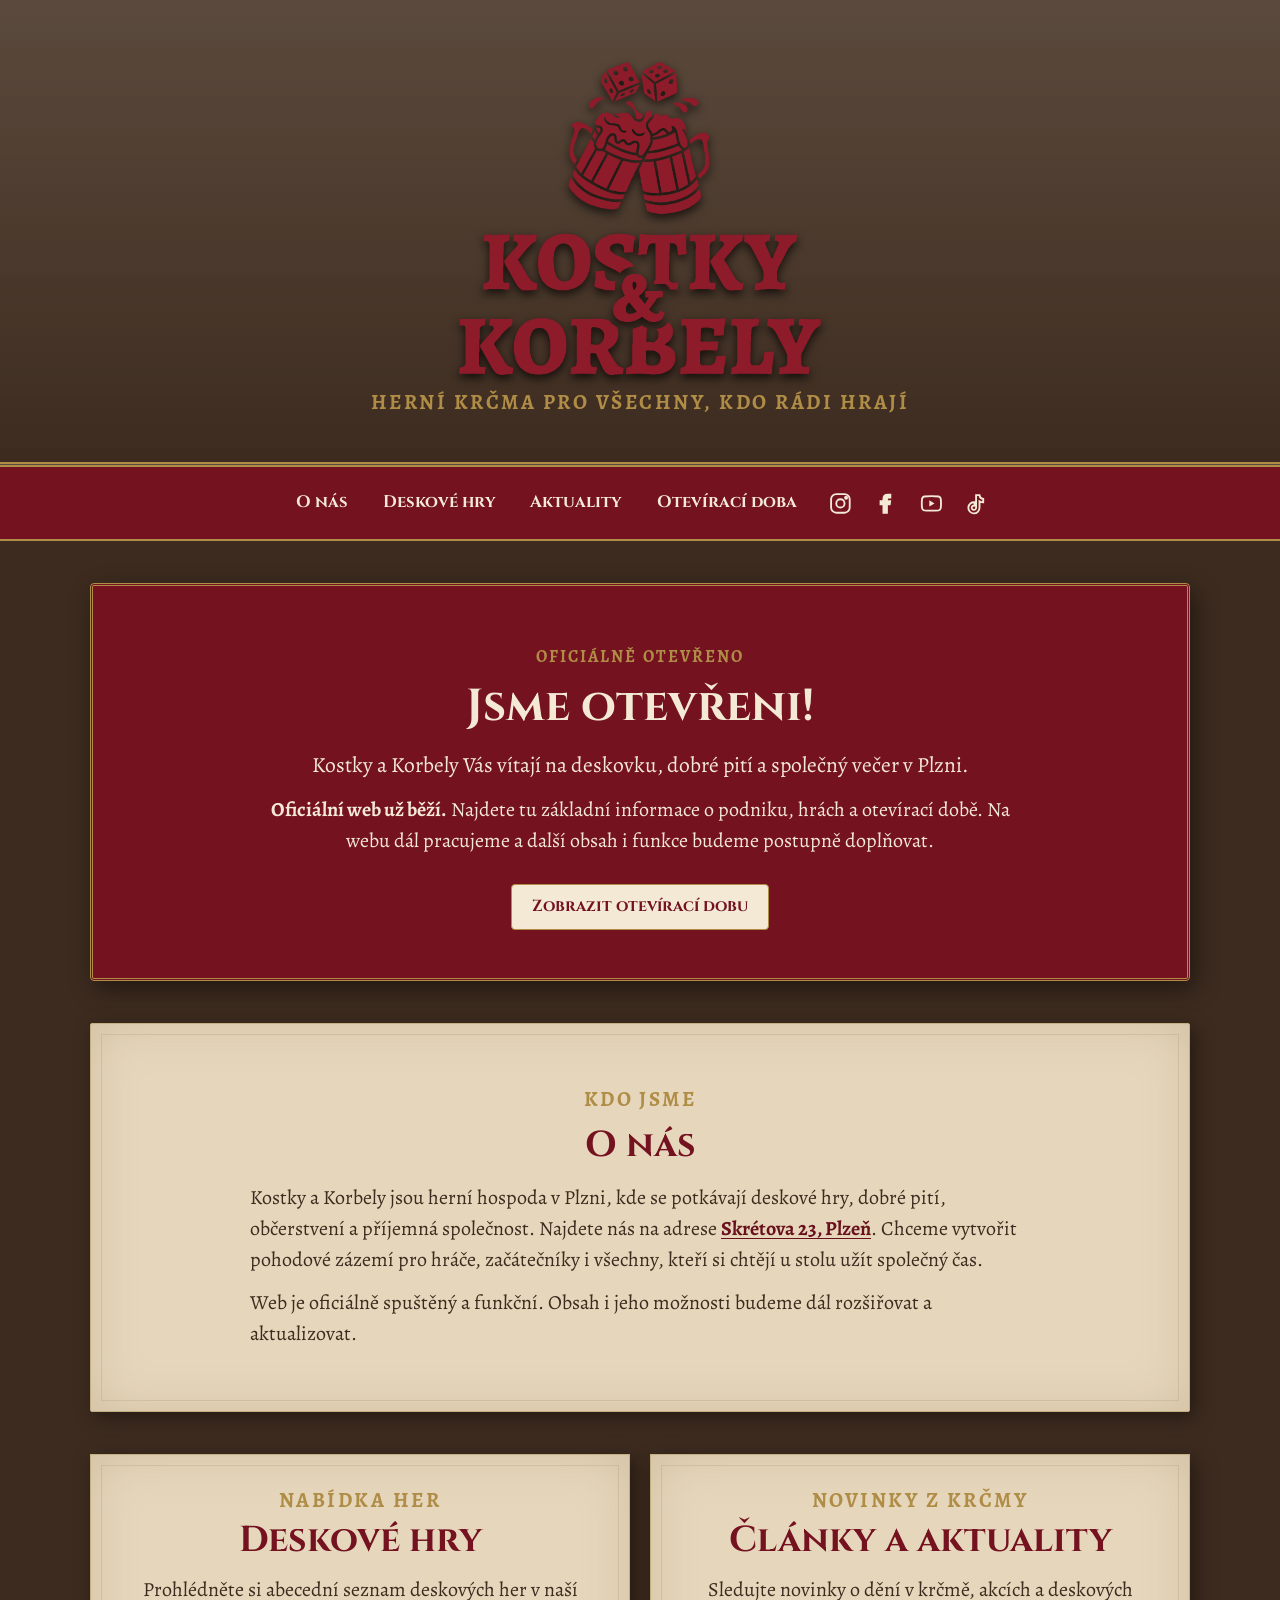
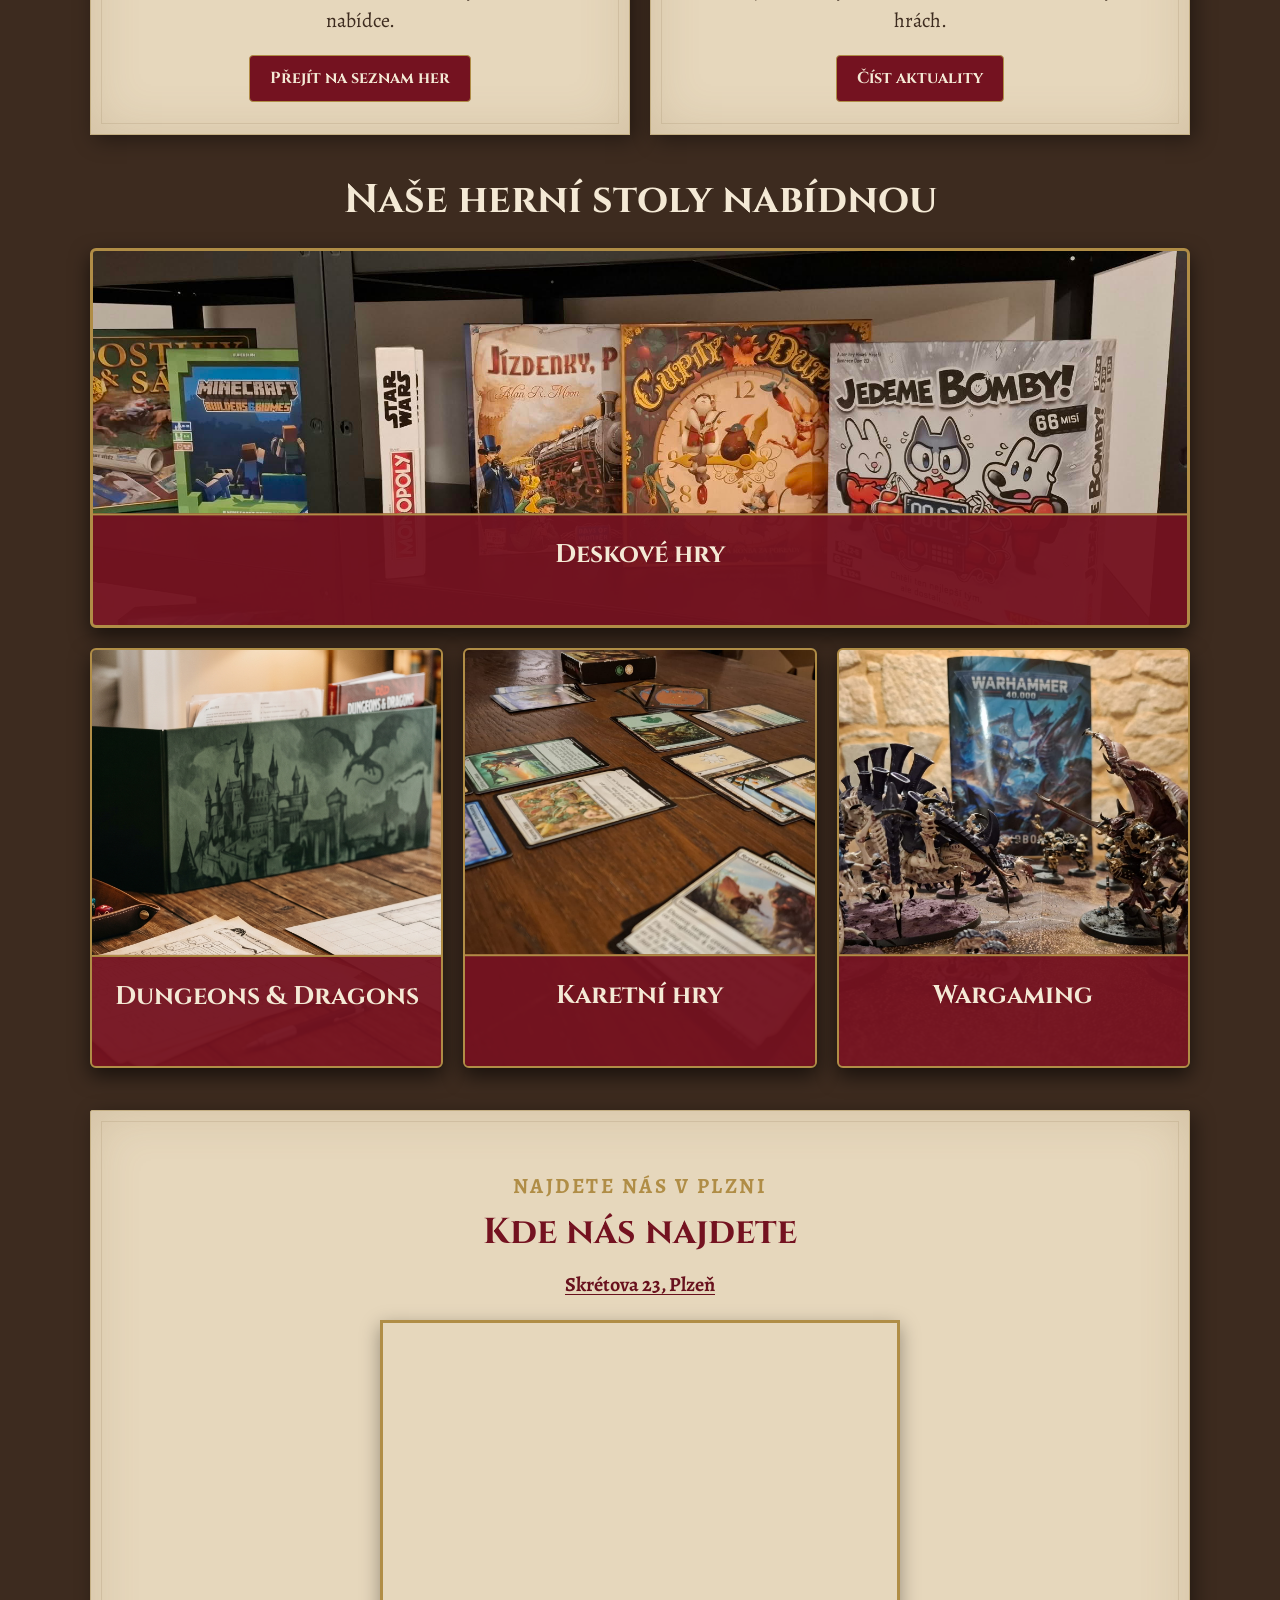
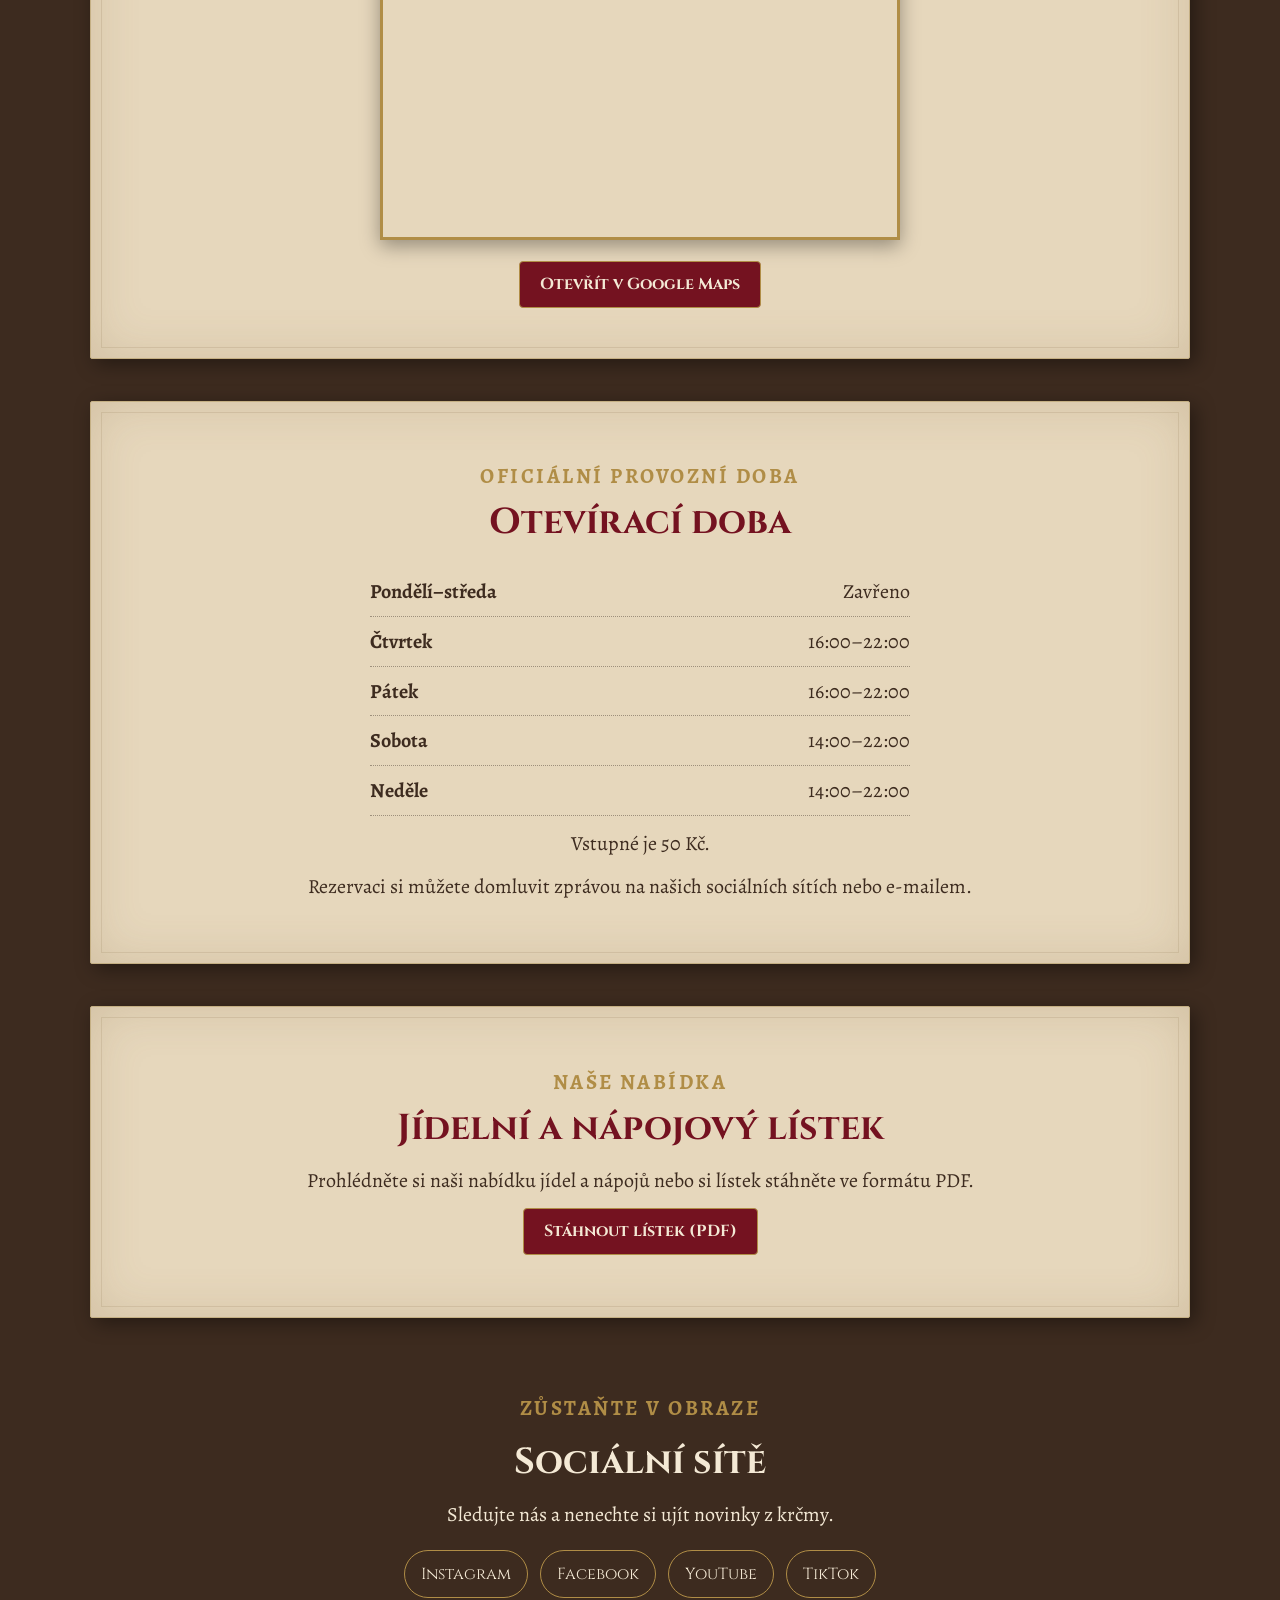
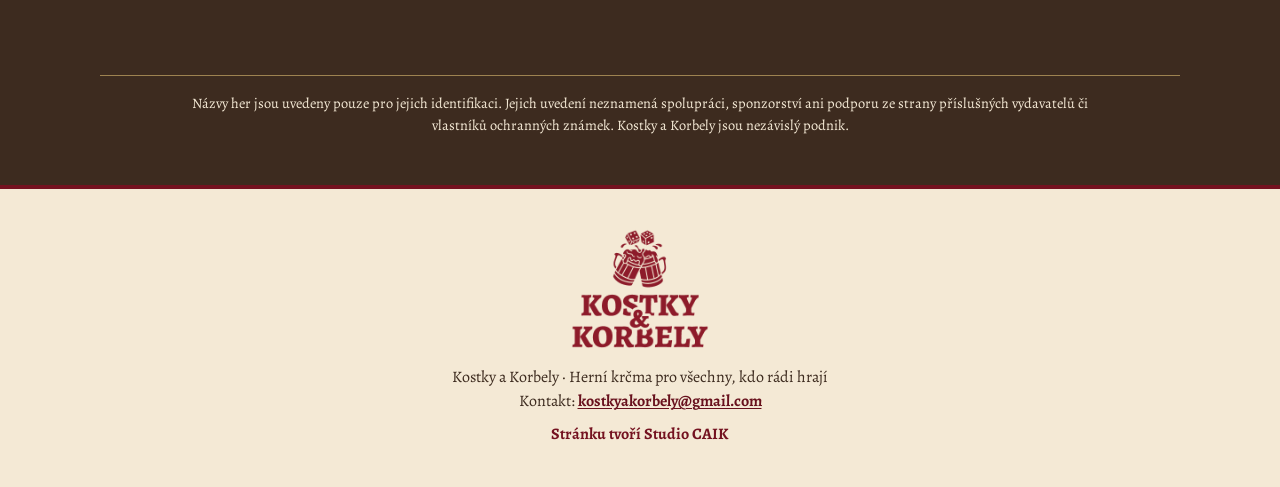
==== commit 00048c30: "feat: add menu download and page placeholders" ====
--- a/index.html
+++ b/index.html
@@ -57,7 +57,7 @@
         <article class="opening-notice" aria-labelledby="opening-notice-title">
             <p class="notice-badge">Oficiálně otevřeno</p>
             <h1 id="opening-notice-title">Jsme otevřeni!</h1>
-            <p class="opening-notice-intro">Kostky a Korbely vás vítají na deskovku, dobré pití a společný večer v Plzni.</p>
+            <p class="opening-notice-intro">Kostky a Korbely Vás vítají na deskovku, dobré pití a společný večer v Plzni.</p>
             <p><strong>Oficiální web už běží.</strong> Najdete tu základní informace o podniku, hrách a otevírací době. Na webu dál pracujeme a další obsah i funkce budeme postupně doplňovat.</p>
             <a class="button" href="#oteviraci-doba">Zobrazit otevírací dobu</a>
         </article>
@@ -112,7 +112,7 @@
                     <div class="game-content">
                         <h3>Dungeons &amp; Dragons</h3>
                         <p>Prozkoumejte zapomenuté jeskyně, čelte mýtickým drakům a napište svůj vlastní příběh. 
-                            Naše stoly jsou připravené pro vaše družiny i zkušené Pány jeskyně.</p>
+                            Naše stoly jsou připravené pro Vaše družiny i zkušené Pány jeskyně.</p>
                     </div>
                 </article>
 
@@ -164,6 +164,14 @@
             <p>Rezervaci si můžete domluvit zprávou na našich sociálních sítích nebo e-mailem.</p>
         </section>
 
+        <!-- Jídelní a nápojový lístek ke stažení. -->
+        <section class="paper-card menu-card" id="menu" aria-labelledby="menu-title">
+            <p class="section-label">Naše nabídka</p>
+            <h2 id="menu-title">Jídelní a nápojový lístek</h2>
+            <p>Prohlédněte si naši nabídku jídel a nápojů nebo si lístek stáhněte ve formátu PDF.</p>
+            <p><a class="button" href="assets/documents/kostky_a_korbely_menu.pdf" download="kostky_a_korbely_menu.pdf">Stáhnout lístek (PDF)</a></p>
+        </section>
+
         <!-- Sekce s odkazy na sociální sítě -->
         <section class="social-section" id="site">
             <p class="section-label">Zůstaňte v obraze</p>
--- a/style.css
+++ b/style.css
@@ -139,6 +139,9 @@
 .opening-notice-intro { font-size: clamp(1.15rem, 2.5vw, 1.35rem); }
 .opening-notice .button { margin-top: 1rem; color: var(--crimson); background: var(--paper-light); }
 .opening-notice .button:hover, .opening-notice .button:focus-visible { color: var(--crimson); background: #f4d486; }
+
+/* Centrování textu a tlačítka v kartě jídelního a nápojového lístku. */
+.menu-card { text-align: center; }
 
 /* Rychlé odkazy v kartách; na mobilu se skládají do jednoho sloupce. */
 .quick-links { display: grid; grid-template-columns: repeat(2, minmax(0, 1fr)); gap: 1.25rem; margin-bottom: 42px; }
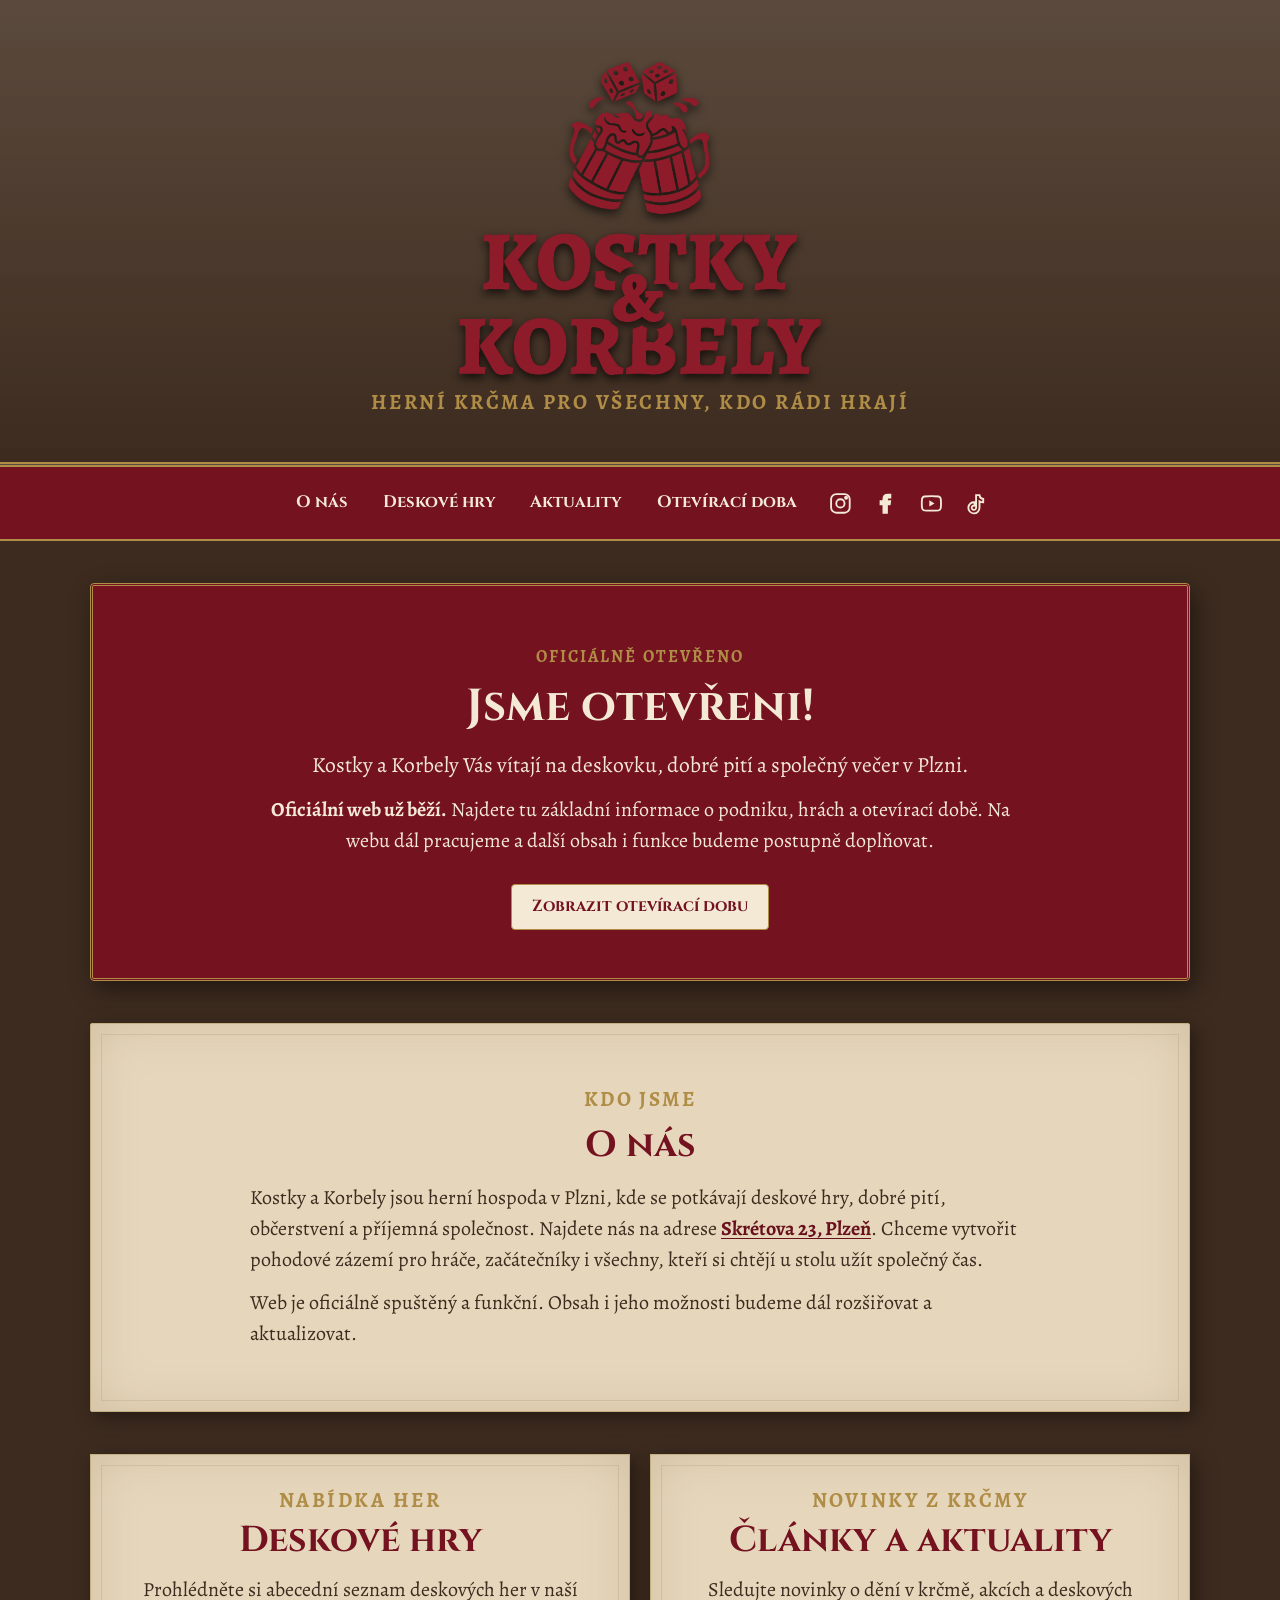
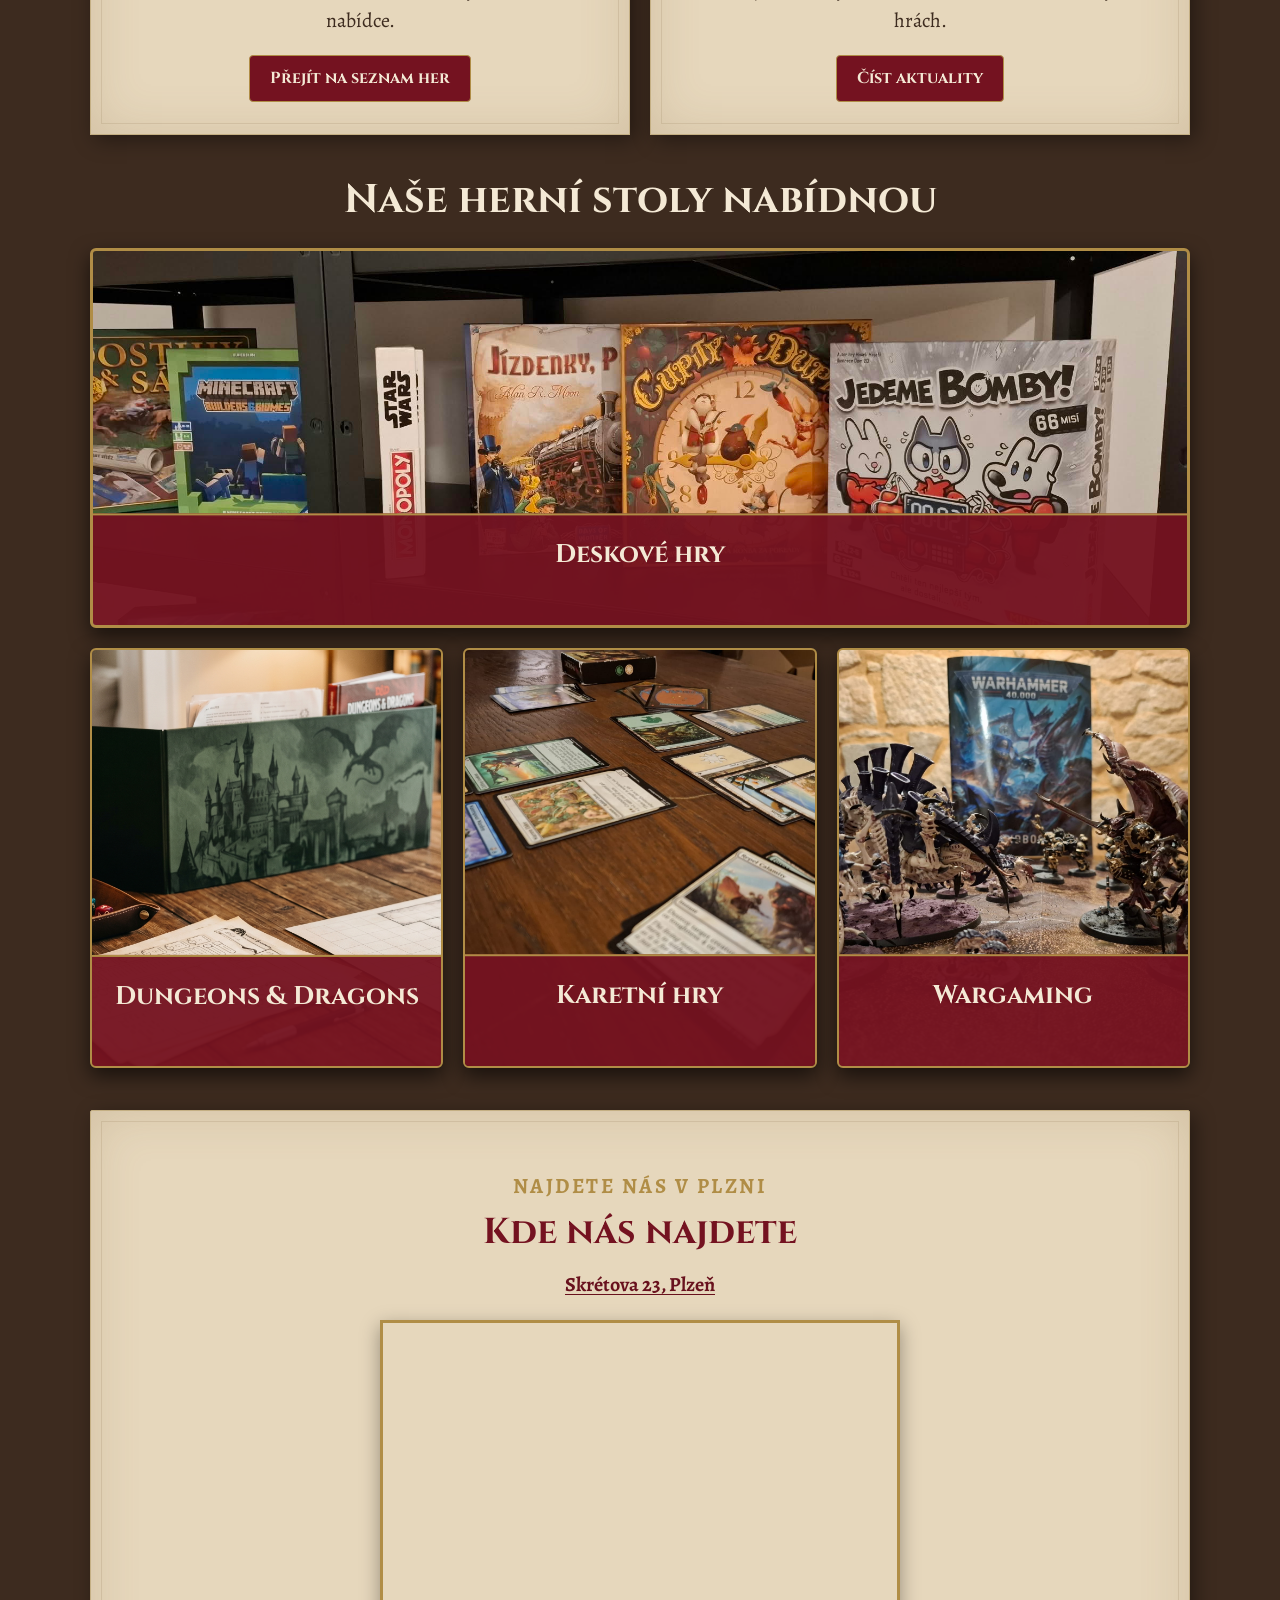
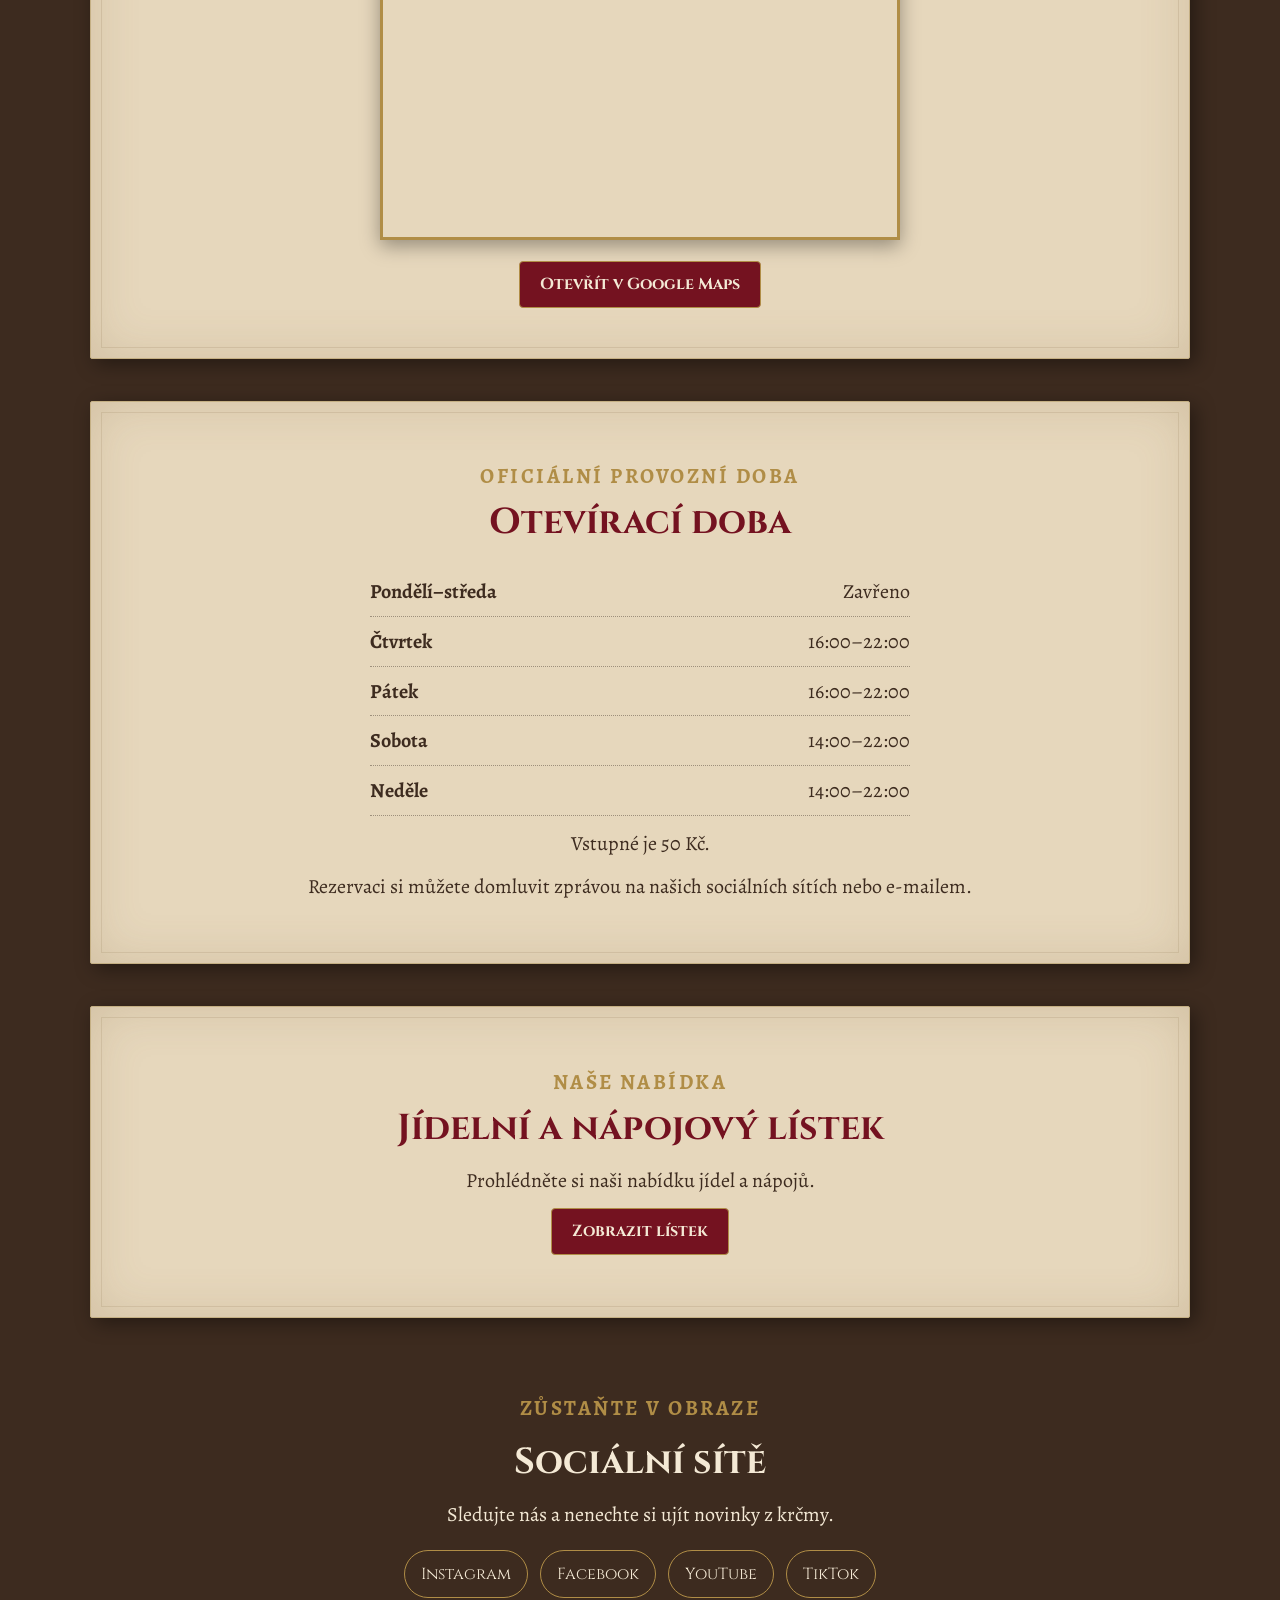
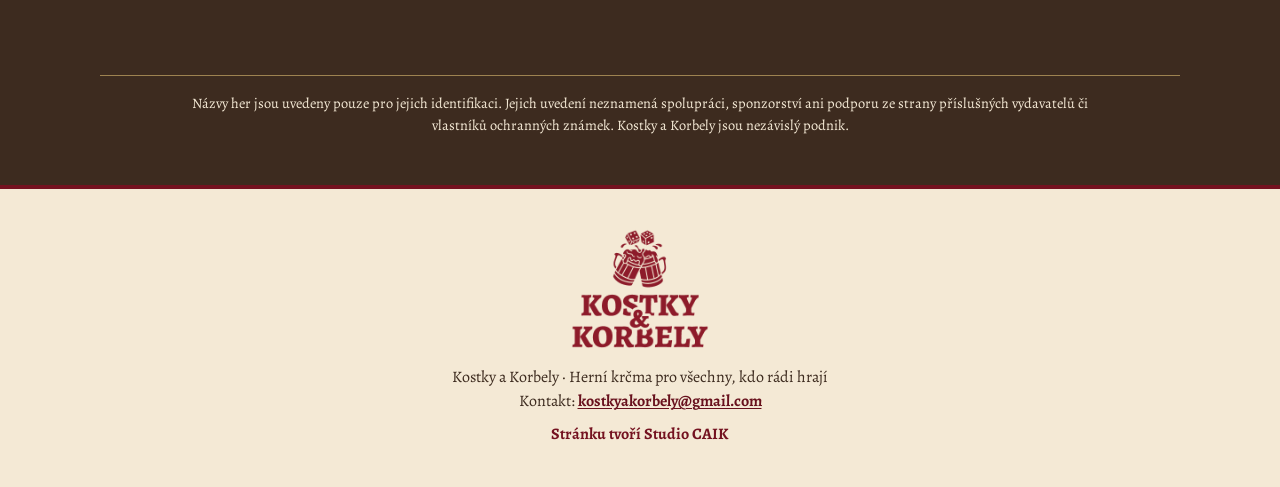
==== commit 6da433f9: "content: update KaK visitor info and menu link" ====
--- a/index.html
+++ b/index.html
@@ -164,12 +164,12 @@
             <p>Rezervaci si můžete domluvit zprávou na našich sociálních sítích nebo e-mailem.</p>
         </section>
 
-        <!-- Jídelní a nápojový lístek ke stažení. -->
+        <!-- Nabídka jídel a nápojů v přehledném lístku. -->
         <section class="paper-card menu-card" id="menu" aria-labelledby="menu-title">
             <p class="section-label">Naše nabídka</p>
             <h2 id="menu-title">Jídelní a nápojový lístek</h2>
-            <p>Prohlédněte si naši nabídku jídel a nápojů nebo si lístek stáhněte ve formátu PDF.</p>
-            <p><a class="button" href="assets/documents/kostky_a_korbely_menu.pdf" download="kostky_a_korbely_menu.pdf">Stáhnout lístek (PDF)</a></p>
+            <p>Prohlédněte si naši nabídku jídel a nápojů.</p>
+            <p><a class="button" href="assets/documents/kostky_a_korbely_menu.pdf" target="_blank" rel="noopener noreferrer">Zobrazit lístek</a></p>
         </section>
 
         <!-- Sekce s odkazy na sociální sítě -->
